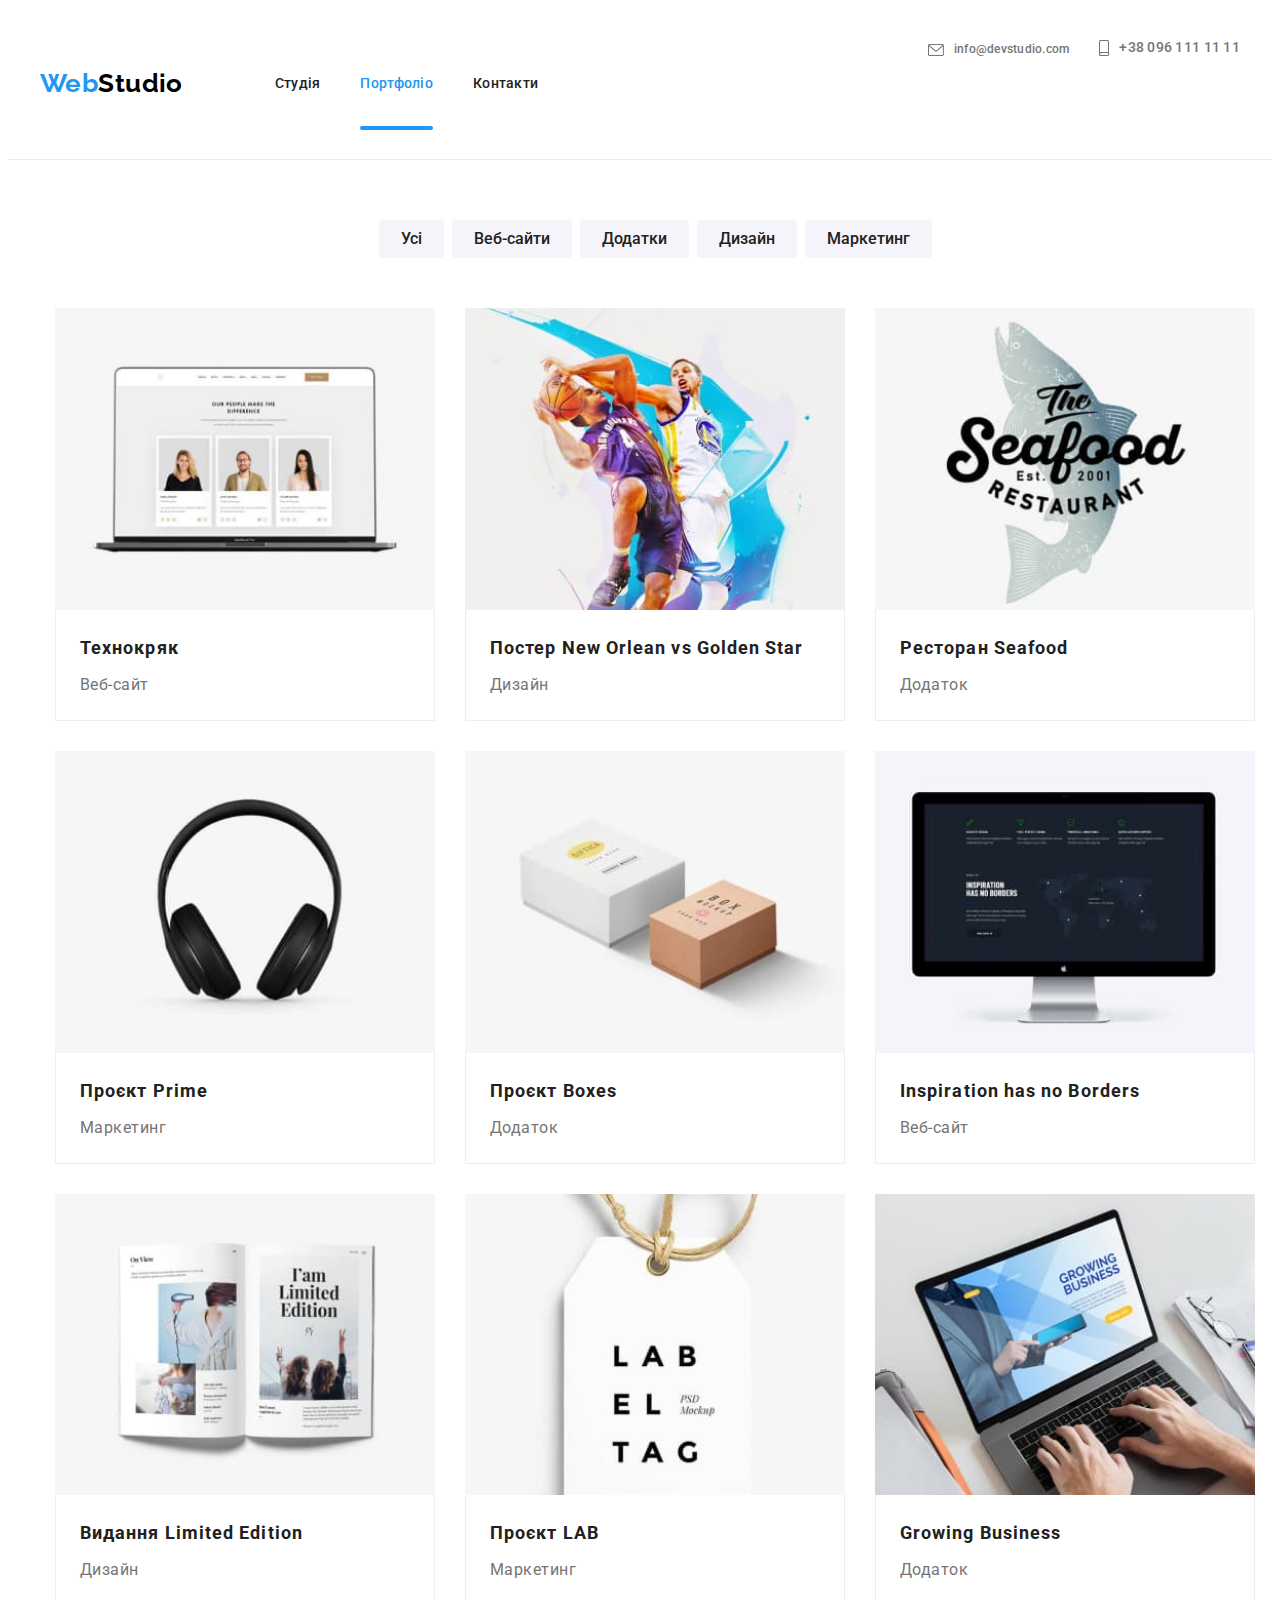
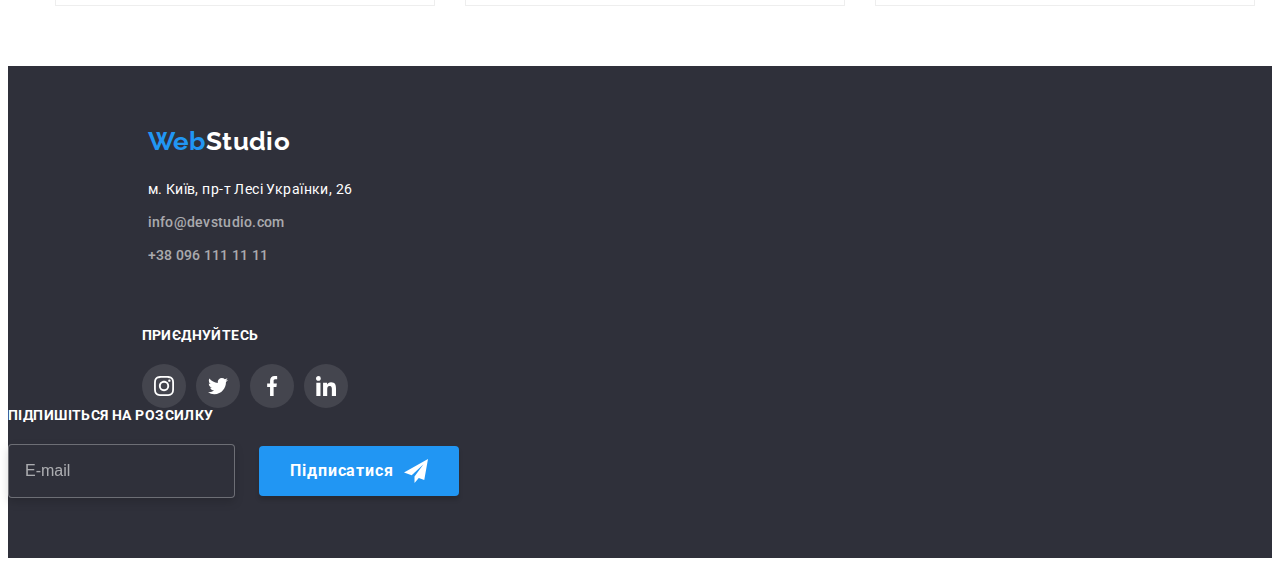
==== portfolio.html @ 7e11c840 "footer" ====
<!DOCTYPE html>
<html lang="uk">
  <head>
    <meta charset="UTF-8" />
    <meta http-equiv="X-UA-Compatible" content="IE=edge" />
    <meta name="viewport" content="width=device-width, initial-scale=1.0" />
    <title>Document</title>
    <link rel="preconnect" href="https://fonts.googleapis.com" />
    <link rel="preconnect" href="https://fonts.gstatic.com" crossorigin />
    <link
      href="https://fonts.googleapis.com/css2?family=Raleway:wght@700&family=Roboto:wght@400;500;700;900&display=swap"
      rel="stylesheet"
    />
    <link
      rel="stylesheet"
      href="https://cdnjs.cloudflare.com/ajax/libs/modern-normalize/1.1.0/modern-normalize.min.css"
      integrity="sha512-wpPYUAdjBVSE4KJnH1VR1HeZfpl1ub8YT/NKx4PuQ5NmX2tKuGu6U/JRp5y+Y8XG2tV+wKQpNHVUX03MfMFn9Q=="
      crossorigin="anonymous"
      referrerpolicy="no-referrer"
    />

    <link rel="stylesheet" href="./css/main.min.css" />
  </head>
  <body class="page-portfolio">
    <header class="header">
      <div class="container main__nav">
        <a href="./index.html" class="logo header__logo"
          ><span class="web header__web">Web</span>Studio</a
        >
        <nav class="site header__site">
          <ul class="site__nav">
            <li class="site__item">
              <a href="./index.html" class="nav__link">Студія</a>
            </li>
            <li class="site__item">
              <a href="./portfolio.html" class="nav__link current">Портфоліо</a>
            </li>
            <li class="site__item">
              <a href="#" class="nav__link">Контакти</a>
            </li>
          </ul>
        </nav>

        <ul class="list__header">
          <li class="list__item">
            <a class="header__mail" href="mailto:info@devstudio.com">
              <svg class="envelope-icon" width="16" height="12">
                <use href="./images/icons.svg#icon-envelope"></use>
              </svg>
              info@devstudio.com
            </a>
          </li>
          <li class="list__item">
            <a class="header__contact" href="tel:+380961111111">
              <svg class="smartphone-icon" width="10" height="16">
                <use href="./images/icons.svg#icon-smartphone"></use>
              </svg>
              +38 096 111 11 11
            </a>
          </li>
        </ul>
        <div class="mob-menu is-hidden" data-menu>
          <div class="container-menu">
            <div class="menu-mob-top">
              <button type="button" class="menu-close" data-menu-close>
                <svg class="menu" width="40" height="40">
                  <use href="./images/icons.svg#icon-close-menu"></use>
                </svg>
              </button>
              <ul class="menu-list">
                <li class="menu-item">
                  <a href="./index.html" class="menu-link current">Студія</a>
                </li>
                <li class="menu-item">
                  <a href="./portfolio.html" class="menu-link">Портфоліо</a>
                </li>
                <li class="menu-item">
                  <a href="#" class="menu-link">Контакти</a>
                </li>
              </ul>
            </div>
            <div class="menu-mob-bottom">
              <ul class="mob-contact">
                <li class="contact-item">
                  <a class="menu-tel" href="tel:+380961111111">
                    +38 096 111 11 11
                  </a>
                </li>
                <li class="contact-item">
                  <a class="menu-mail" href="mailto:info@devstudio.com">
                    info@devstudio.com
                  </a>
                </li>
              </ul>
              <ul class="menu-soc">
                <li class="menu-soc-item">
                  <a class="menu-soc-link" href="#">Instagram</a>
                </li>
                <li class="menu-soc-item">
                  <a class="menu-soc-link" href="#">Twitter</a>
                </li>
                <li class="menu-soc-item">
                  <a class="menu-soc-link" href="#">Facebook</a>
                </li>
                <li>
                  <a class="menu-soc-link" href="#">LinkedIn</a>
                </li>
              </ul>
            </div>
          </div>
        </div>
      </div>
    </header>
    <main>
      <section class="section">
        <div class="container-portfolio container">
          <h1 class="section-title visual-hidden">Портфоліо</h1>
          <div class="project-container">
            <ul class="filter">
              <li class="item">
                <button class="button-filter" type="button">Усі</button>
              </li>
              <li class="item">
                <button class="button-filter" type="button">Веб-сайти</button>
              </li>
              <li class="item">
                <button class="button-filter" type="button">Додатки</button>
              </li>
              <li class="item">
                <button class="button-filter" type="button">Дизайн</button>
              </li>
              <li class="item">
                <button class="button-filter" type="button">Маркетинг</button>
              </li>
            </ul>

            <ul class="project">
              <li class="project-element">
                <a href="#" class="project-link">
                  <div class="project-item-text">
                    <picture>
                      <source
                        srcset="
                          ./images/por-des-1-1x.jpg 1x,
                          ./images/por-des-1-2x.jpg 2x
                        "
                        media="(min-width: 1200px)"
                      />
                      <source
                        srcset="
                          ./images/por-tab-1-1x.jpg 1x,
                          ./images/por-tab-1-2x.jpg 2x
                        "
                        media="(min-width: 768px)"
                      />
                      <source
                        srcset="
                          ./images/por-mob-1-1x.jpg 1x,
                          ./images/por-mob-1-2x.jpg 2x
                        "
                        media="(max-width: 767px)"
                      />
                      <img
                        class="item-img"
                        src="./images/por-mob-1-1x.jpg"
                        alt="сторінка сайту на ноутбуці"
                        width="450"
                        height="294"
                      />
                    </picture>
                    <p class="project-top-text">
                      Ресурс пропонує комплексні пропозиції з різним рівнем
                      функціоналу та сервісів. Все це дозволить відвідувачу
                      отримати вичерпні відомості про компанію чи приватну
                      особу.
                    </p>
                  </div>
                  <div class="project-title-text">
                    <h2 class="project-title">Технокряк</h2>
                    <p class="project-text">Веб-сайт</p>
                  </div>
                </a>
              </li>
              <li class="project-element">
                <a href="#" class="project-link">
                  <div class="project-item-text">
                    <picture>
                      <source
                        srcset="
                          ./images/por-des-2-1x.jpg 1x,
                          ./images/por-des-2-2x.jpg 2x
                        "
                        media="(min-width: 1200px)"
                      />
                      <source
                        srcset="
                          ./images/por-tab-2-1x.jpg 1x,
                          ./images/por-tab-2-2x.jpg 2x
                        "
                        media="(min-width: 768px)"
                      />
                      <source
                        srcset="
                          ./images/por-mob-2-1x.jpg 1x,
                          ./images/por-mob-2-2x.jpg 2x
                        "
                        media="(max-width: 767px)"
                      />
                      <img
                        class="item-img"
                        src="./images/por-mob-2-1x.jpg"
                        alt="двоє грають у баскетбол"
                        width="450"
                        height="294"
                      />
                    </picture>
                    <p class="project-top-text">
                      Ресурс пропонує комплексні пропозиції з різним рівнем
                      функціоналу та сервісів. Все це дозволить відвідувачу
                      отримати вичерпні відомості про компанію чи приватну
                      особу.
                    </p>
                  </div>
                  <div class="project-title-text">
                    <h2 class="project-title">
                      Постер New Orlean vs Golden Star
                    </h2>
                    <p class="project-text">Дизайн</p>
                  </div>
                </a>
              </li>
              <li class="project-element">
                <a href="#" class="project-link">
                  <div class="project-item-text">
                    <picture>
                      <source
                        srcset="
                          ./images/por-des-3-1x.jpg 1x,
                          ./images/por-des-3-2x.jpg 2x
                        "
                        media="(min-width: 1200px)"
                      />
                      <source
                        srcset="
                          ./images/por-tab-3-1x.jpg 1x,
                          ./images/por-tab-3-2x.jpg 2x
                        "
                        media="(min-width: 768px)"
                      />
                      <source
                        srcset="
                          ./images/por-mob-3-1x.jpg 1x,
                          ./images/por-mob-3-2x.jpg 2x
                        "
                        media="(max-width: 767px)"
                      />
                      <img
                        class="item-img"
                        src="./images/por-mob-3-1x.jpg"
                        alt="риба з надписом"
                        width="450"
                        height="294"
                      />
                    </picture>
                    <p class="project-top-text">
                      Ресурс пропонує комплексні пропозиції з різним рівнем
                      функціоналу та сервісів. Все це дозволить відвідувачу
                      отримати вичерпні відомості про компанію чи приватну
                      особу.
                    </p>
                  </div>
                  <div class="project-title-text">
                    <h2 class="project-title">Ресторан Seafood</h2>
                    <p class="project-text">Додаток</p>
                  </div>
                </a>
              </li>
              <li class="project-element">
                <a href="#" class="project-link">
                  <div class="project-item-text">
                    <picture>
                      <source
                        srcset="
                          ./images/por-des-4-1x.jpg 1x,
                          ./images/por-des-4-2x.jpg 2x
                        "
                        media="(min-width: 1200px)"
                      />
                      <source
                        srcset="
                          ./images/por-tab-4-1x.jpg 1x,
                          ./images/por-tab-4-2x.jpg 2x
                        "
                        media="(min-width: 768px)"
                      />
                      <source
                        srcset="
                          ./images/por-mob-4-1x.jpg 1x,
                          ./images/por-mob-4-2x.jpg 2x
                        "
                        media="(max-width: 767px)"
                      />

                      <img
                        class="item-img"
                        src="./images/por-mob-4-1x.jpg"
                        alt="навушники"
                        width="450"
                        height="294"
                      />
                    </picture>
                    <p class="project-top-text">
                      Ресурс пропонує комплексні пропозиції з різним рівнем
                      функціоналу та сервісів. Все це дозволить відвідувачу
                      отримати вичерпні відомості про компанію чи приватну
                      особу.
                    </p>
                  </div>
                  <div class="project-title-text">
                    <h2 class="project-title">Проєкт Prime</h2>
                    <p class="project-text">Маркетинг</p>
                  </div>
                </a>
              </li>
              <li class="project-element">
                <a href="#" class="project-link">
                  <div class="project-item-text">
                    <picture>
                      <source
                        srcset="
                          ./images/por-des-5-1x.jpg 1x,
                          ./images/por-des-5-2x.jpg 2x
                        "
                        media="(min-width: 1200px)"
                      />
                      <source
                        srcset="
                          ./images/por-tab-5-1x.jpg 1x,
                          ./images/por-tab-5-2x.jpg 2x
                        "
                        media="(min-width: 768px)"
                      />
                      <source
                        srcset="
                          ./images/por-mob-5-1x.jpg 1x,
                          ./images/por-mob-5-2x.jpg 2x
                        "
                        media="(max-width: 767px)"
                      />
                      <img
                        class="item-img"
                        src="./images/por-mob-5-1x.jpg"
                        alt="дві коробки з надписом"
                        width="450"
                        height="294"
                      />
                    </picture>

                    <p class="project-top-text">
                      Ресурс пропонує комплексні пропозиції з різним рівнем
                      функціоналу та сервісів. Все це дозволить відвідувачу
                      отримати вичерпні відомості про компанію чи приватну
                      особу.
                    </p>
                  </div>
                  <div class="project-title-text">
                    <h2 class="project-title">Проєкт Boxes</h2>
                    <p class="project-text">Додаток</p>
                  </div>
                </a>
              </li>
              <li class="project-element">
                <a href="#" class="project-link">
                  <div class="project-item-text">
                    <picture>
                      <source
                        srcset="
                          ./images/por-des-6-1x.jpg 1x,
                          ./images/por-des-6-2x.jpg 2x
                        "
                        media="(min-width: 1200px)"
                      />
                      <source
                        srcset="
                          ./images/por-tab-6-1x.jpg 1x,
                          ./images/por-tab-6-2x.jpg 2x
                        "
                        media="(min-width: 768px)"
                      />
                      <source
                        srcset="
                          ./images/por-mob-6-1x.jpg 1x,
                          ./images/por-mob-6-2x.jpg 2x
                        "
                        media="(max-width: 767px)"
                      />
                      <img
                        class="item-img"
                        src="./images/por-mob-6-1x.jpg"
                        alt="сайт з мапою світу"
                        width="450"
                        height="294"
                      />
                    </picture>

                    <p class="project-top-text">
                      Ресурс пропонує комплексні пропозиції з різним рівнем
                      функціоналу та сервісів. Все це дозволить відвідувачу
                      отримати вичерпні відомості про компанію чи приватну
                      особу.
                    </p>
                  </div>
                  <div class="project-title-text">
                    <h2 class="project-title">Inspiration has no Borders</h2>
                    <p class="project-text">Веб-сайт</p>
                  </div>
                </a>
              </li>
              <li class="project-element">
                <a href="#" class="project-link">
                  <div class="project-item-text">
                    <picture>
                      <source
                        srcset="
                          ./images/por-des-7-1x.jpg 1x,
                          ./images/por-des-7-2x.jpg 2x
                        "
                        media="(min-width: 1200px)"
                      />
                      <source
                        srcset="
                          ./images/por-tab-7-1x.jpg 1x,
                          ./images/por-tab-7-2x.jpg 2x
                        "
                        media="(min-width: 768px)"
                      />
                      <source
                        srcset="
                          ./images/por-mob-7-1x.jpg 1x,
                          ./images/por-mob-7-2x.jpg 2x
                        "
                        media="(max-width: 767px)"
                      />
                      <img
                        class="item-img"
                        src="./images/por-mob-7-1x.jpg"
                        alt="сторінка журналу з зображенням дівчат"
                        width="450"
                        height="294"
                      />
                    </picture>
                    <p class="project-top-text">
                      Ресурс пропонує комплексні пропозиції з різним рівнем
                      функціоналу та сервісів. Все це дозволить відвідувачу
                      отримати вичерпні відомості про компанію чи приватну
                      особу.
                    </p>
                  </div>
                  <div class="project-title-text">
                    <h2 class="project-title">Видання Limited Edition</h2>
                    <p class="project-text">Дизайн</p>
                  </div>
                </a>
              </li>
              <li class="project-element">
                <a href="#" class="project-link">
                  <div class="project-item-text">
                    <picture>
                      <source
                        srcset="
                          ./images/por-des-8-1x.jpg 1x,
                          ./images/por-des-8-2x.jpg 2x
                        "
                        media="(min-width: 1200px)"
                      />
                      <source
                        srcset="
                          ./images/por-tab-8-1x.jpg 1x,
                          ./images/por-tab-8-2x.jpg 2x
                        "
                        media="(min-width: 768px)"
                      />
                      <source
                        srcset="
                          ./images/por-mob-8-1x.jpg 1x,
                          ./images/por-mob-8-2x.jpg 2x
                        "
                        media="(max-width: 767px)"
                      />
                      <img
                        class="item-img"
                        src="./images/por-mob-8-1x.jpg"
                        alt="бірка з текстом"
                        width="450"
                        height="294"
                      />
                    </picture>

                    <p class="project-top-text">
                      Ресурс пропонує комплексні пропозиції з різним рівнем
                      функціоналу та сервісів. Все це дозволить відвідувачу
                      отримати вичерпні відомості про компанію чи приватну
                      особу.
                    </p>
                  </div>
                  <div class="project-title-text">
                    <h2 class="project-title">Проєкт LAB</h2>
                    <p class="project-text">Маркетинг</p>
                  </div>
                </a>
              </li>
              <li class="project-element">
                <a href="#" class="project-link">
                  <div class="project-item-text">
                    <picture>
                      <source
                        srcset="
                          ./images/por-des-9-1x.jpg 1x,
                          ./images/por-des-9-2x.jpg 2x
                        "
                        media="(min-width: 1200px)"
                      />
                      <source
                        srcset="
                          ./images/por-tab-9-1x.jpg 1x,
                          ./images/por-tab-9-2x.jpg 2x
                        "
                        media="(min-width: 768px)"
                      />
                      <source
                        srcset="
                          ./images/por-mob-9-1x.jpg 1x,
                          ./images/por-mob-9-2x.jpg 2x
                        "
                        media="(max-width: 767px)"
                      />
                      <img
                        class="item-img"
                        src="./images/por-mob-9-1x.jpg"
                        alt="сайт на якому мужчина з планшетом"
                        width="450"
                        height="294"
                      />
                    </picture>
                    <p class="project-top-text">
                      Ресурс пропонує комплексні пропозиції з різним рівнем
                      функціоналу та сервісів. Все це дозволить відвідувачу
                      отримати вичерпні відомості про компанію чи приватну
                      особу.
                    </p>
                  </div>
                  <div class="project-title-text">
                    <h2 class="project-title">Growing Business</h2>
                    <p class="project-text">Додаток</p>
                  </div>
                </a>
              </li>
            </ul>
          </div>
        </div>
      </section>
    </main>

    <footer class="footer">
      <div class="footer-fieil">
        <div class="footer-inner">
          <div class="footer-container container">
            <div class="footer__address">
              <div class="logo__web">
                <a href="./index.html" class="footer__logo"
                  ><span class="footer__web">Web</span>Studio</a
                >
              </div>
              <address>
                <div class="address">
                  <ul class="list__item">
                    <li class="item__add">
                      <a
                        class="footer__location"
                        href="https://goo.gl/maps/7Pt5SD2hVirgwxjC6"
                        target="_blank"
                        rel="noopener noreferrer"
                        >м. Київ, пр-т Лесі Українки, 26</a
                      >
                    </li>
                    <li class="item__add">
                      <a class="footer__mail" href="mailto:info@devstudio.com"
                        >info@devstudio.com</a
                      >
                    </li>
                    <li class="item__add">
                      <a class="footer__contact" href="tel:+380961111111"
                        >+38 096 111 11 11</a
                      >
                    </li>
                  </ul>
                </div>
              </address>
            </div>
            <div class="footer__social">
              <span class="footer__title">приєднуйтесь</span>
              <ul class="social__list">
                <li class="social__item">
                  <a class="social__link" href="#">
                    <svg class="social-icon" width="20" height="20">
                      <use href="./images/icons.svg#icon-instagram"></use>
                    </svg>
                  </a>
                </li>
                <li class="social__item">
                  <a class="social__link" href="#">
                    <svg class="social-icon" width="20" height="20">
                      <use href="./images/icons.svg#icon-twitter"></use>
                    </svg>
                  </a>
                </li>
                <li class="social__item">
                  <a class="social__link" href="#">
                    <svg class="social-icon" width="20" height="20">
                      <use href="./images/icons.svg#icon-facebook"></use>
                    </svg>
                  </a>
                </li>
                <li class="social__item">
                  <a class="social__link" href="#">
                    <svg class="social-icon" width="20" height="20">
                      <use href="./images/icons.svg#icon-linkedin"></use>
                    </svg>
                  </a>
                </li>
              </ul>
            </div>
          </div>
        </div>
        <div class="e-mail__footer">
          <label class="footer__title" for="email-name"
            >Підпишіться на розсилку</label
          >
          <form class="footer__form">
            <input
              type="email"
              class="email__input"
              name="email-name"
              id="email-name"
              placeholder="E-mail"
            />

            <button type="button" class="subscribe__btn">
              Підписатися
              <svg class="modal-send__icon" width="24" height="24">
                <use href="./images/icons.svg#icon-send"></use>
              </svg>
            </button>
          </form>
        </div>
      </div>
    </footer>
    <script src="./js/menu.js"></script>
  </body>
</html>
---- css/main.min.css ----
h1,h2,h3,p{margin:0}ul{margin:0;padding:0;list-style:none}img{display:block;height:auto;max-width:100%;width:100%}.page{letter-spacing:.03em;font-size:14px;line-height:1.71;color:var(--primery-white-color);color:var(--primary-text-color);color:var(--title-text-color);font-family:"Roboto",sans-serif}.container{margin-left:auto;margin-right:auto;width:100%;padding-left:15px;padding-right:15px}@media screen and (min-width: 480px){.container{max-width:480px}}@media screen and (min-width: 768px){.container{max-width:768px}}@media screen and (min-width: 1200px){.container{max-width:1200px}}.container-menu{margin-left:auto;margin-right:auto;width:100%}@media screen and (min-width: 480px){.container-menu{max-width:480px}}.footer-container{margin-left:auto;margin-right:auto;width:1200px;padding-left:15px;padding-right:15px;display:-webkit-box;display:-ms-flexbox;display:flex;-webkit-box-align:baseline;-ms-flex-align:baseline;align-items:baseline}.page-portfolio{letter-spacing:.03em;font-size:14px;line-height:1.71;color:var(--primery-white-color);color:var(--primary-text-color);font-family:"Roboto",sans-serif}.project-container{margin-left:auto;margin-right:auto;width:100%;padding-top:60px;padding-bottom:60px;padding-left:15px;padding-right:15px}:root{--primary-text-color: #212121;--title-text-color: #757575;--accent-color: #2196f3;--primery-white-color: #fff;--secondary-bd-color: #f5f4fa;--footer-color: #2f303a;--icon-color: #afb1b8;--hero-gra: linear-gradient(to right, rgba(47, 48, 58, 0.4), rgba(47, 48, 58, 0.4))}.visual-hidden{position:absolute;width:1px;height:1px;margin:1px;border:0;padding:0;white-space:nowrap;-webkit-clip-path:inset(100%);clip-path:inset(100%);clip:rect(0 0 0 0);overflow:hidden;list-style:none}.main__nav{display:-webkit-box;display:-ms-flexbox;display:flex;-webkit-box-align:center;-ms-flex-align:center;align-items:center}.header .container{display:-webkit-box;display:-ms-flexbox;display:flex}.header{border-bottom:1px solid #ececec}.logo{margin-top:16px;margin-bottom:16px}.header__logo{font-family:"Raleway",sans-serif;font-weight:700;font-size:24px;line-height:1.16;text-decoration:none;color:#000}@media screen and (min-width: 1200px){.header__logo{font-size:26px;line-height:1.19}}.header__web{font-family:"Raleway",sans-serif;font-weight:700;font-size:24px;line-height:1.16;text-decoration:none;color:var(--accent-color)}@media screen and (min-width: 1200px){.header__web{font-size:26px;line-height:1.19}}.menu-open{width:40px;height:40px;display:-webkit-box;display:-ms-flexbox;display:flex;-webkit-box-align:center;-ms-flex-align:center;align-items:center;margin-left:auto;background-color:rgba(0,0,0,0);border:none;cursor:pointer;-webkit-transition:fill 250ms cubic-bezier(0.4, 0, 0.2, 1);transition:fill 250ms cubic-bezier(0.4, 0, 0.2, 1)}.menu-open:focus{fill:var(--accent-color)}@media screen and (min-width: 768px){.menu-open{display:none}}.mob-menu{position:fixed;width:100vw;height:100%;top:0;left:0;padding-top:48px;padding-bottom:48px;z-index:5px;text-decoration:none;background-color:var(--primery-white-color)}.mob-menu>.container-menu{height:100%;display:-webkit-box;display:-ms-flexbox;display:flex;-webkit-box-orient:vertical;-webkit-box-direction:normal;-ms-flex-direction:column;flex-direction:column;-webkit-box-pack:justify;-ms-flex-pack:justify;justify-content:space-between;overflow:auto}@media screen and (min-width: 480px){.mob-menu>.container-menu{padding-left:40px}}@media screen and (min-width: 768px){.mob-menu>.container-menu{display:none}}.menu-close{margin-left:auto;cursor:pointer;font-family:inherit;display:block;position:absolute;top:10px;right:15px;width:40px;height:40px;-webkit-box-sizing:border-box;box-sizing:border-box;-webkit-box-align:center;-ms-flex-align:center;align-items:center;-webkit-box-pack:center;-ms-flex-pack:center;justify-content:center;background-color:rgba(0,0,0,0);border:none}.menu-close:focus{color:var(--accent-color)}@media screen and (min-width: 768px){.menu-close{display:none}}.menu-close .menu-open{fill:currentColor}.menu-link{text-decoration:none;font-weight:500;font-size:40px;line-height:1.17;letter-spacing:.02em;color:var(--primary-text-color)}.menu-link:focus{color:var(--accent-color)}.menu-link .current{color:var(--accent-color)}.menu-item:not(:last-child){margin-bottom:32px}.menu-mob-bottom{-webkit-box-orient:vertical;-webkit-box-direction:normal;-ms-flex-direction:column;flex-direction:column}.mob-contact{margin-bottom:64px}.menu-tel{text-decoration:none;font-weight:500;font-size:34px;line-height:1.17;letter-spacing:.02em;color:var(--accent-color)}.menu-mail{text-decoration:none;margin-bottom:64px;font-weight:500;font-size:24px;line-height:1.16;letter-spacing:.02em;color:var(--title-text-color)}.contact-item:not(:last-child){margin-bottom:32px}.menu-soc{display:-webkit-box;display:-ms-flexbox;display:flex;gap:10px;font-weight:500;font-size:18px;line-height:22px;letter-spacing:.02em;color:var(--accent-color)}.menu-soc-link{text-decoration:none;color:var(--accent-color)}.mob-soc{position:relative}.menu-soc-item{padding-right:10px;border-right:1px solid rgba(33,33,33,.2)}.nav__link{position:relative;padding:32px 0;display:block;color:var(--primary-text-color);font-weight:500;line-height:1.14;letter-spacing:.02em;text-decoration:none;-webkit-box-align:center;-ms-flex-align:center;align-items:center;-webkit-transition:color 250ms cubic-bezier(0.4, 0, 0.2, 1);transition:color 250ms cubic-bezier(0.4, 0, 0.2, 1)}.nav__link.current::after{position:absolute;content:"";display:block;left:0;bottom:-1px;width:100%;height:4px;background-color:var(--accent-color);border-radius:2px}@media screen and (min-width: 1200px){.nav__link.current::after{bottom:-6.5px}}.nav__link:hover,.nav__link:focus{color:var(--accent-color)}.current{color:var(--accent-color)}.header__site{display:none;margin-left:87px;margin-right:auto}@media screen and (min-width: 768px){.header__site{display:-webkit-box;display:-ms-flexbox;display:flex}}@media screen and (min-width: 1200px){.header__site{margin-left:92px}}.site__nav{display:-webkit-box;display:-ms-flexbox;display:flex;list-style:none}.site__nav .item:last-child{margin-right:0}.site__nav .site__item{margin-right:40px}.list__header{display:none;list-style:none;-webkit-box-align:baseline;-ms-flex-align:baseline;align-items:baseline}@media screen and (min-width: 768px){.list__header{display:-webkit-box;display:-ms-flexbox;display:flex;-webkit-box-orient:vertical;-webkit-box-direction:normal;-ms-flex-direction:column;flex-direction:column}}@media screen and (min-width: 1200px){.list__header{-webkit-box-orient:horizontal;-webkit-box-direction:normal;-ms-flex-direction:row;flex-direction:row}}.list__header .list__item+.list__item{margin-left:30px}.envelope-icon{margin-right:10px;fill:currentColor}.smartphone-icon{margin-right:10px;fill:currentColor}.header__mail{display:-webkit-inline-box;display:-ms-inline-flexbox;display:inline-flex;-webkit-box-align:center;-ms-flex-align:center;align-items:center;margin-bottom:10px;font-weight:500;font-size:12px;line-height:1.16;letter-spacing:.02em;text-decoration:none;color:var(--title-text-color);-webkit-transition:color 250ms cubic-bezier(0.4, 0, 0.2, 1);transition:color 250ms cubic-bezier(0.4, 0, 0.2, 1)}.header__mail:hover,.header__mail:focus{color:var(--accent-color)}@media screen and (min-width: 1200px){.header__mail{padding-top:32px;padding-bottom:32px}}.header__contact{display:-webkit-inline-box;display:-ms-inline-flexbox;display:inline-flex;-webkit-box-align:center;-ms-flex-align:center;align-items:center;font-weight:500;line-height:1.14;letter-spacing:.02em;text-decoration:none;color:var(--title-text-color);-webkit-transition:color 250ms cubic-bezier(0.4, 0, 0.2, 1);transition:color 250ms cubic-bezier(0.4, 0, 0.2, 1)}.header__contact:hover,.header__contact:focus{color:var(--accent-color)}@media screen and (min-width: 1200px){.header__contact{padding-top:32px;padding-bottom:32px}}.hero{max-width:100%;height:400px;margin-left:auto;margin-right:auto;background-repeat:no-repeat;background-position:center;background-size:cover;background-image:var(--hero-gra),url(../images/hero-mob.jpg);text-align:center;padding:118px 0;background-color:var(--footer-color)}@media(min-device-pixel-ratio: 2),(-webkit-min-device-pixel-ratio: 2),(min-resolution: 192dpi),(min-resolution: 2dppx){.hero{background-image:var(--hero-gra),url(../images/hero-mob-2x.jpg)}}@media screen and (min-width: 480px){.hero{background-image:var(--hero-gra),url(../images/hero-tab.jpg)}}@media screen and (min-width: 480px)and (min-device-pixel-ratio: 2),screen and (min-width: 480px)and (-webkit-min-device-pixel-ratio: 2),screen and (min-width: 480px)and (min-resolution: 192dpi),screen and (min-width: 480px)and (min-resolution: 2dppx){.hero{background-image:var(--hero-gra),url(../images/hero-tab-2x.jpg)}}@media screen and (min-width: 768px){.hero{background-image:var(--hero-gra),url(../images/hero-des.jpg)}}@media screen and (min-width: 768px)and (min-device-pixel-ratio: 2),screen and (min-width: 768px)and (-webkit-min-device-pixel-ratio: 2),screen and (min-width: 768px)and (min-resolution: 192dpi),screen and (min-width: 768px)and (min-resolution: 2dppx){.hero{background-image:var(--hero-gra),url(../images/hero-des-2x.jpg)}}@media screen and (min-width: 1200px){.hero{height:600px;padding:200px 0}}.hero__title{margin:0 auto;margin-bottom:30px;width:360px;font-weight:900;font-size:26px;line-height:1.61;text-align:center;letter-spacing:.06em;text-transform:uppercase;color:var(--primery-white-color)}@media screen and (min-width: 1200px){.hero__title{font-size:44px;line-height:1.36;width:696px}}.hero__button{font-family:inherit;padding:10px 24px;min-width:200px;height:50px;border:rgba(0,0,0,0);border-radius:4px;-webkit-box-shadow:0px 4px 4px rgba(0,0,0,.15);box-shadow:0px 4px 4px rgba(0,0,0,.15);color:var(--primery-white-color);background-color:var(--accent-color);border-color:var(--accent-color);font-weight:700;font-size:16px;line-height:1.87;margin:0;display:-webkit-box;display:-ms-flexbox;display:flex;letter-spacing:.06em;margin:0 auto;-webkit-transition:background-color 250ms cubic-bezier(0.4, 0, 0.2, 1);transition:background-color 250ms cubic-bezier(0.4, 0, 0.2, 1)}.hero__button:hover,.hero__button:focus{background-color:#188ce8}@media screen and (min-width: 1200px){.hero__button{padding:10px 32px;min-width:216px;cursor:pointer}}.section-feature{padding-top:60px;padding-bottom:60px}@media screen and (min-width: 1200px){.section-feature{padding-top:94px;padding-bottom:94px}}.section-work{display:none;padding-bottom:94px}@media screen and (min-width: 1200px){.section-work{display:block}}.section-team{background-color:var(--secondary-bd-color);padding-top:60px;padding-bottom:60px}@media screen and (min-width: 1200px){.section-team{padding-top:94px;padding-bottom:94px}}.section-client{padding-top:60px;padding-bottom:60px;background-color:var(--primery-white-color)}@media screen and (min-width: 1200px){.section-client{padding-top:94px;padding-bottom:94px}}.feature-list{list-style:none;display:-webkit-box;display:-ms-flexbox;display:flex;-ms-flex-wrap:wrap;flex-wrap:wrap;gap:30px;margin:0;padding:0}.feature-list .feature-list__item{width:100%}@media screen and (min-width: 768px){.feature-list .feature-list__item{width:calc((100% - 30px)/2)}}@media screen and (min-width: 1200px){.feature-list .feature-list__item{width:calc((100% - 90px)/4)}}.feature__icon{height:120px;margin-bottom:15px;background-color:var(--secondary-bd-color);display:-webkit-box;display:-ms-flexbox;display:flex;-webkit-box-align:center;-ms-flex-align:center;align-items:center;-webkit-box-pack:center;-ms-flex-pack:center;justify-content:center}.feature-list .title{text-align:center;margin-top:0;font-size:14px;margin-bottom:10px;font-weight:700;line-height:1.14;text-transform:uppercase;color:var(--primary-text-color)}@media screen and (min-width: 768px){.feature-list .title{text-align:left}}.work__img{list-style:none;display:-webkit-box;display:-ms-flexbox;display:flex;margin:0;padding:0}.work__img .work__item{width:370px;height:294px;margin-right:30px;-ms-flex-preferred-size:calc((100% - 60px)/3);flex-basis:calc((100% - 60px)/3)}.title__work{margin-top:0px;margin-bottom:50px;font-weight:700;font-size:36px;line-height:1.16;text-align:center;color:var(--primary-text-color)}.work__item{position:relative}.work__label{display:-webkit-box;display:-ms-flexbox;display:flex;-webkit-box-align:center;-ms-flex-align:center;align-items:center;-webkit-box-pack:center;-ms-flex-pack:center;justify-content:center;position:absolute;bottom:0;left:0;width:100%;height:70px;background-color:rgba(47,48,58,.8);font-weight:700;font-size:14px;line-height:1.14;color:var(--primery-white-color);text-transform:uppercase}.team__items{list-style:none;margin-top:50px;display:-webkit-box;display:-ms-flexbox;display:flex;-ms-flex-wrap:wrap;flex-wrap:wrap;gap:30px;margin:0;padding:0}.team__title{margin-top:0px;margin-bottom:30px;font-weight:700;font-size:28px;line-height:1.17;text-align:center;color:var(--primary-text-color)}@media screen and (min-width: 1200px){.team__title{margin-bottom:50px;font-size:36px;line-height:1.16}}.team__items .item{max-width:100%;padding-bottom:30px;background-color:var(--primery-white-color);-webkit-box-shadow:0px 1px 3px rgba(0,0,0,.12),0px 1px 1px rgba(0,0,0,.14),0px 2px 1px rgba(0,0,0,.2);box-shadow:0px 1px 3px rgba(0,0,0,.12),0px 1px 1px rgba(0,0,0,.14),0px 2px 1px rgba(0,0,0,.2);border-radius:0px 0px 4px 4px}@media screen and (min-width: 768px){.team__items .item{width:calc((100% - 30px)/2)}}@media screen and (min-width: 1200px){.team__items .item{width:calc((100% - 90px)/4)}}.team__items .title{font-weight:500;font-size:16px;line-height:1.18;text-align:center;margin-top:30px;margin-bottom:10px;color:var(--primary-text-color)}.team__items .text{font-size:16px;line-height:1.18;text-align:center;color:var(--title-text-color);margin-bottom:16px}.team__list{display:-webkit-box;display:-ms-flexbox;display:flex;-webkit-box-pack:center;-ms-flex-pack:center;justify-content:center;gap:10px}.team__item{width:44px;height:44px}.team__link{width:100%;height:100%;color:var(--icon-color);border-radius:50%;display:-webkit-box;display:-ms-flexbox;display:flex;-webkit-box-align:center;-ms-flex-align:center;align-items:center;-webkit-box-pack:center;-ms-flex-pack:center;justify-content:center;-webkit-transition:background-color 250ms cubic-bezier(0.4, 0, 0.2, 1),color 250ms cubic-bezier(0.4, 0, 0.2, 1);transition:background-color 250ms cubic-bezier(0.4, 0, 0.2, 1),color 250ms cubic-bezier(0.4, 0, 0.2, 1)}.team__link:hover,.team__link:focus{background-color:var(--accent-color);color:var(--primery-white-color)}.team__icon{fill:currentColor}.client__title{margin-top:0px;margin-bottom:30px;font-weight:700;font-size:28px;line-height:1.18;text-align:center;color:var(--primary-text-color)}@media screen and (min-width: 1200px){.client__title{font-size:36px;line-height:1.16;margin-bottom:50px}}.client{display:-webkit-box;display:-ms-flexbox;display:flex;-ms-flex-wrap:wrap;flex-wrap:wrap;gap:30px}.client__item{width:170px;height:92px}@media screen and (min-width: 480px){.client__item{width:calc((100% - 30px)/2)}}@media screen and (min-width: 768px){.client__item{width:calc((100% - 60px)/3)}}@media screen and (min-width: 1200px){.client__item{width:calc((100% - 150px)/6)}}.client__link{border:1px solid #afb1b8;color:var(--icon-color);border-radius:4px;width:100%;height:100%;display:-webkit-box;display:-ms-flexbox;display:flex;-webkit-box-align:center;-ms-flex-align:center;align-items:center;-webkit-box-pack:center;-ms-flex-pack:center;justify-content:center;-webkit-transition:border 250ms cubic-bezier(0.4, 0, 0.2, 1),color 250ms cubic-bezier(0.4, 0, 0.2, 1);transition:border 250ms cubic-bezier(0.4, 0, 0.2, 1),color 250ms cubic-bezier(0.4, 0, 0.2, 1)}.client__link:hover,.client__link:focus{border-color:var(--accent-color);color:var(--accent-color)}.client__icon{fill:currentColor}.footer{display:-webkit-box;display:-ms-flexbox;display:flex;-ms-flex-wrap:wrap;flex-wrap:wrap;padding-top:60px;padding-bottom:60px;background-color:var(--footer-color)}.footer-container{display:-webkit-box;display:-ms-flexbox;display:flex;-ms-flex-wrap:wrap;flex-wrap:wrap;text-align:center}@media screen and (min-width: 768px){.footer-container{text-align:center}}@media screen and (min-width: 1200px){.footer-container{width:231px;text-align:left}}.footer-inner{display:-webkit-box;display:-ms-flexbox;display:flex;-webkit-box-orient:vertical;-webkit-box-direction:normal;-ms-flex-direction:column;flex-direction:column;gap:60px;margin-bottom:60px;text-align:center;-webkit-box-pack:center;-ms-flex-pack:center;justify-content:center;-webkit-box-align:center;-ms-flex-align:center;align-items:center}@media screen and (min-width: 768px){.footer-inner{-webkit-box-orient:horizontal;-webkit-box-direction:normal;-ms-flex-direction:row;flex-direction:row;text-align:left;gap:165px;-webkit-box-align:baseline;-ms-flex-align:baseline;align-items:baseline}}@media screen and (min-width: 1200px){.footer-inner{gap:70px;margin-right:93px;margin-bottom:0}}.footer-field{text-align:center;display:-webkit-box;display:-ms-flexbox;display:flex;-ms-flex-wrap:wrap;flex-wrap:wrap;-webkit-box-pack:center;-ms-flex-pack:center;justify-content:center}@media screen and (min-width: 768px){.footer-field{-webkit-box-align:baseline;-ms-flex-align:baseline;align-items:baseline}}@media screen and (min-width: 1200px){.footer-field{-ms-flex-wrap:nowrap;flex-wrap:nowrap;-webkit-box-pack:justify;-ms-flex-pack:justify;justify-content:space-between}}.logo__web{margin-bottom:20px}.footer__logo{font-family:"Raleway",sans-serif;font-weight:700;font-size:24px;line-height:1.16;text-decoration:none;color:var(--primery-white-color)}@media screen and (min-width: 1200px){.footer__logo{font-size:26px;line-height:1.19}}.footer__web{font-family:"Raleway",sans-serif;font-weight:700;font-size:26px;line-height:1.19;text-decoration:none;color:var(--accent-color)}@media screen and (min-width: 1200px){.footer__web{font-size:26px;line-height:1.19}}.footer__address{min-width:264px;margin-left:76px}.addres{-webkit-box-orient:vertical;-webkit-box-direction:normal;-ms-flex-direction:column;flex-direction:column}.list__item{list-style:none;margin-bottom:60px}.item__add{margin-bottom:9px}.footer__location{line-height:1.71;font-style:normal;font-family:"Roboto",sans-serif;color:var(--primery-white-color);text-decoration:none;-webkit-transition:color 250ms cubic-bezier(0.4, 0, 0.2, 1);transition:color 250ms cubic-bezier(0.4, 0, 0.2, 1)}.footer__location:hover,.footer__location:focus{color:var(--accent-color)}.footer__mail{font-family:"Roboto",sans-serif;font-weight:500;line-height:1.14;letter-spacing:.02em;font-style:normal;text-decoration:none;color:rgba(255,255,255,.6);-webkit-transition:color 250ms cubic-bezier(0.4, 0, 0.2, 1);transition:color 250ms cubic-bezier(0.4, 0, 0.2, 1)}.footer__mail:hover,.footer__mail:focus{color:var(--accent-color)}.footer__contact{font-weight:500;line-height:1.14;letter-spacing:.02em;font-style:normal;font-family:"Roboto",sans-serif;text-decoration:none;color:rgba(255,255,255,.6);-webkit-transition:color 250ms cubic-bezier(0.4, 0, 0.2, 1);transition:color 250ms cubic-bezier(0.4, 0, 0.2, 1)}.footer__contact:hover,.footer__contact:focus{color:var(--accent-color)}.footer__title{font-weight:700;font-size:14px;line-height:1.14;text-transform:uppercase;margin-bottom:20px;display:block;color:var(--primery-white-color)}.footer__social{text-align:center;display:-webkit-box;display:-ms-flexbox;display:flex;-webkit-box-orient:vertical;-webkit-box-direction:normal;-ms-flex-direction:column;flex-direction:column;-webkit-box-align:center;-ms-flex-align:center;align-items:center;-webkit-box-pack:center;-ms-flex-pack:center;justify-content:center;margin-left:137px}@media screen and (min-width: 768px){.footer__social{margin-left:165px}}@media screen and (min-width: 1200px){.footer__social{margin-left:70px;-webkit-box-align:start;-ms-flex-align:start;align-items:flex-start}}.social__list{display:-webkit-box;display:-ms-flexbox;display:flex;-webkit-box-pack:left;-ms-flex-pack:left;justify-content:left;gap:10px}.social__item{width:44px;height:44px}.social__link{width:100%;height:100%;background-color:rgba(255,255,255,.1);border-radius:50%;display:-webkit-box;display:-ms-flexbox;display:flex;-webkit-box-align:center;-ms-flex-align:center;align-items:center;-webkit-box-pack:center;-ms-flex-pack:center;justify-content:center;-webkit-transition:background-color 250ms cubic-bezier(0.4, 0, 0.2, 1);transition:background-color 250ms cubic-bezier(0.4, 0, 0.2, 1)}.social__link:hover,.social__link:focus{background-color:var(--accent-color)}.social-icon{fill:var(--primery-white-color)}.footer__form{width:100%;max-width:570px;display:-webkit-box;display:-ms-flexbox;display:flex;-webkit-box-orient:vertical;-webkit-box-direction:normal;-ms-flex-direction:column;flex-direction:column;-webkit-box-pack:center;-ms-flex-pack:center;justify-content:center;-webkit-box-align:center;-ms-flex-align:center;align-items:center}@media screen and (min-width: 1200px){.footer__form{-webkit-box-orient:horizontal;-webkit-box-direction:normal;-ms-flex-direction:row;flex-direction:row;gap:12px}}.email__input{width:100%;max-width:450px;height:50px;border:1px solid rgba(255,255,255,.3);-webkit-filter:drop-shadow(0px 4px 4px rgba(0, 0, 0, 0.15));filter:drop-shadow(0px 4px 4px rgba(0, 0, 0, 0.15));border-radius:4px;display:block;background-color:var(--footer-color);outline:rgba(0,0,0,0);padding-left:16px;margin-bottom:20px;font-size:16px;color:var(--primery-white-color);cursor:pointer;-webkit-transition:border 250ms cubic-bezier(0.4, 0, 0.2, 1);transition:border 250ms cubic-bezier(0.4, 0, 0.2, 1)}.email__input::-webkit-input-placeholder{font-size:16px;line-height:20px;color:rgba(255,255,255,.6)}.email__input::-moz-placeholder{font-size:16px;line-height:20px;color:rgba(255,255,255,.6)}.email__input:-ms-input-placeholder{font-size:16px;line-height:20px;color:rgba(255,255,255,.6)}.email__input::-ms-input-placeholder{font-size:16px;line-height:20px;color:rgba(255,255,255,.6)}.email__input::placeholder{font-size:16px;line-height:20px;color:rgba(255,255,255,.6)}.email__input:hover,.email__input:focus{border-color:var(--accent-color)}@media screen and (min-width: 768px){.email__input{max-width:450px}}@media screen and (min-width: 1200px){.email__input{margin-bottom:0;max-width:358px}}.subscribe__btn{font-family:inherit;margin-left:12px;padding:10px 28px;min-width:200px;height:50px;border:rgba(0,0,0,0);border-radius:4px;-webkit-box-shadow:0px 4px 4px rgba(0,0,0,.15);box-shadow:0px 4px 4px rgba(0,0,0,.15);color:var(--primery-white-color);background-color:var(--accent-color);border-color:var(--accent-color);cursor:pointer;font-weight:700;font-size:16px;line-height:1.87;letter-spacing:.06em;text-align:center;display:-webkit-box;display:-ms-flexbox;display:flex;-webkit-box-align:center;-ms-flex-align:center;align-items:center;-webkit-box-pack:center;-ms-flex-pack:center;justify-content:center;-webkit-transition:background-color 250ms cubic-bezier(0.4, 0, 0.2, 1);transition:background-color 250ms cubic-bezier(0.4, 0, 0.2, 1)}.subscribe__btn:hover,.subscribe__btn:focus{background-color:#188ce8}.modal-send__icon{margin-left:10px;fill:var(--primery-white-color)}.e-mail__footer{width:100%;display:-webkit-box;display:-ms-flexbox;display:flex;-webkit-box-orient:vertical;-webkit-box-direction:normal;-ms-flex-direction:column;flex-direction:column;-webkit-box-pack:center;-ms-flex-pack:center;justify-content:center;-webkit-box-align:center;-ms-flex-align:center;align-items:center}@media screen and (min-width: 1200px){.e-mail__footer{display:-webkit-box;display:-ms-flexbox;display:flex;-webkit-box-align:start;-ms-flex-align:start;align-items:flex-start}}.backdrop{position:fixed;top:0;width:100%;height:100%;background-color:rgba(0,0,0,.2);-webkit-transition:opacity 250ms cubic-bezier(0.4, 0, 0.2, 1),visibility 250ms cubic-bezier(0.4, 0, 0.2, 1);transition:opacity 250ms cubic-bezier(0.4, 0, 0.2, 1),visibility 250ms cubic-bezier(0.4, 0, 0.2, 1)}.modal{overflow:auto;min-width:100%;max-height:550px;background-color:var(--primery-white-color);-webkit-box-shadow:0px 1px 3px rgba(0,0,0,.12),0px 1px 1px rgba(0,0,0,.14),0px 2px 1px rgba(0,0,0,.2);box-shadow:0px 1px 3px rgba(0,0,0,.12),0px 1px 1px rgba(0,0,0,.14),0px 2px 1px rgba(0,0,0,.2);border-radius:4px;position:absolute;top:50%;left:50%;-webkit-transform:translate(-50%, -50%) scaleX(1);transform:translate(-50%, -50%) scaleX(1);-webkit-transition:-webkit-transform 250ms cubic-bezier(0.4, 0, 0.2, 1);transition:-webkit-transform 250ms cubic-bezier(0.4, 0, 0.2, 1);transition:transform 250ms cubic-bezier(0.4, 0, 0.2, 1);transition:transform 250ms cubic-bezier(0.4, 0, 0.2, 1), -webkit-transform 250ms cubic-bezier(0.4, 0, 0.2, 1);padding:25px}@media screen and (min-width: 480px){.modal{min-width:450px;max-height:609px;padding:40px}}@media screen and (min-width: 1200px){.modal{width:528px;min-height:581px}}.backdrop.is-hidden .modal{-webkit-transform:translate(-50%, -50%) scale(0);transform:translate(-50%, -50%) scale(0)}.modal-close{position:absolute;right:8px;top:8px;width:30px;height:30px;background-color:var(--primery-white-color);border:1px solid rgba(0,0,0,.1);border-radius:50%;color:#000;display:-webkit-box;display:-ms-flexbox;display:flex;-webkit-box-align:center;-ms-flex-align:center;align-items:center;-webkit-box-pack:center;-ms-flex-pack:center;justify-content:center;cursor:pointer;-webkit-transition:color 250ms cubic-bezier(0.4, 0, 0.2, 1);transition:color 250ms cubic-bezier(0.4, 0, 0.2, 1)}.modal-close:hover,.modal-close:focus{color:var(--accent-color)}.modal-close-icon:hover,.modal-close-icon:focus{fill:currentColor}.modal-title{text-align:center;font-weight:700;font-size:20px;line-height:1.5;margin-bottom:12px;color:var(--primary-text-color)}@media screen and (min-width: 768px){.modal-title{font-size:20px;line-height:1.15}}@media screen and (min-width: 1200px){.modal-title{font-size:20px;line-height:1.15}}.input-wrapper{position:relative;margin-bottom:10px}.modal-input{width:100%;height:40px;border:1px solid rgba(33,33,33,.2);border-radius:4px;outline:rgba(0,0,0,0);padding-left:42px;font-size:14px;color:var(--primary-text-color);cursor:pointer;-webkit-transition:border 250ms cubic-bezier(0.4, 0, 0.2, 1);transition:border 250ms cubic-bezier(0.4, 0, 0.2, 1)}.modal-input:hover,.modal-input:focus{border-color:var(--accent-color)}.modal-input::-webkit-input-placeholder{font-size:12px;color:var(--primary-text-color)}.modal-input::-moz-placeholder{font-size:12px;color:var(--primary-text-color)}.modal-input:-ms-input-placeholder{font-size:12px;color:var(--primary-text-color)}.modal-input::-ms-input-placeholder{font-size:12px;color:var(--primary-text-color)}.modal-input::placeholder{font-size:12px;color:var(--primary-text-color)}.modal-icon{position:absolute;left:12px;top:50%;-webkit-transform:translateY(-50%);transform:translateY(-50%);color:var(--primary-text-color);fill:currentColor;-webkit-transition:fill 250ms cubic-bezier(0.4, 0, 0.2, 1);transition:fill 250ms cubic-bezier(0.4, 0, 0.2, 1)}.modal-input:hover+.modal-icon{fill:var(--accent-color)}.modal-input:focus+.modal-icon{fill:var(--accent-color)}.modal-comment{width:100%;height:120px;border:1px solid rgba(33,33,33,.2);border-radius:4px;padding:12px 16px;font-size:14px;color:var(--primary-text-color);resize:none;cursor:pointer;outline:none;-webkit-transition:border 250ms cubic-bezier(0.4, 0, 0.2, 1);transition:border 250ms cubic-bezier(0.4, 0, 0.2, 1)}.modal-comment:hover,.modal-commentfocus{border-color:var(--accent-color)}.modal-comment::-webkit-input-placeholder{font-size:12px;line-height:.87;letter-spacing:.01em;color:rgba(117,117,117,.5)}.modal-comment::-moz-placeholder{font-size:12px;line-height:.87;letter-spacing:.01em;color:rgba(117,117,117,.5)}.modal-comment:-ms-input-placeholder{font-size:12px;line-height:.87;letter-spacing:.01em;color:rgba(117,117,117,.5)}.modal-comment::-ms-input-placeholder{font-size:12px;line-height:.87;letter-spacing:.01em;color:rgba(117,117,117,.5)}.modal-comment::placeholder{font-size:12px;line-height:.87;letter-spacing:.01em;color:rgba(117,117,117,.5)}.input-label{display:inline-block;position:relative;font-size:12px;line-height:1.16;letter-spacing:.01em;color:var(--title-text-color);margin-bottom:4px}.modal-policy{display:-webkit-box;display:-ms-flexbox;display:flex;-webkit-box-align:center;-ms-flex-align:center;align-items:center;-webkit-box-pack:center;-ms-flex-pack:center;justify-content:center}.check-text{font-size:12px;line-height:1.16;color:var(--title-text-color);display:-webkit-box;display:-ms-flexbox;display:flex;-webkit-box-align:center;-ms-flex-align:center;align-items:center}@media screen and (min-width: 1200px){.check-text{font-size:14px;line-height:1.72}}.check-text span{width:16px;height:15px;border:2px solid var(--primary-text-color);border-radius:2px;margin-right:7px;display:-webkit-box;display:-ms-flexbox;display:flex;-webkit-box-align:center;-ms-flex-align:center;align-items:center;-webkit-box-pack:center;-ms-flex-pack:center;justify-content:center;fill:rgba(0,0,0,0);-webkit-transition:border 250ms cubic-bezier(0.4, 0, 0.2, 1),background-color 250ms cubic-bezier(0.4, 0, 0.2, 1),fill 250ms cubic-bezier(0.4, 0, 0.2, 1);transition:border 250ms cubic-bezier(0.4, 0, 0.2, 1),background-color 250ms cubic-bezier(0.4, 0, 0.2, 1),fill 250ms cubic-bezier(0.4, 0, 0.2, 1)}.modal-check:checked+.check-text span{background-color:var(--accent-color);border:2px solid var(--accent-color);fill:var(--primery-white-color)}.modal-policy{margin-top:20px;margin-bottom:30px}.policy-link{display:block;margin-left:6px;color:var(--accent-color);position:relative;text-decoration:none}.policy-link::after{position:absolute;content:"";display:block;bottom:1px;width:100%;height:1px;background-color:var(--accent-color);border-radius:0px}.submit-button{font-family:inherit;padding:10px 52px;min-width:200px;height:50px;border:rgba(0,0,0,0);border-radius:4px;-webkit-box-shadow:0px 4px 4px rgba(0,0,0,.15);box-shadow:0px 4px 4px rgba(0,0,0,.15);color:var(--primery-white-color);background-color:var(--accent-color);border-color:var(--accent-color);cursor:pointer;font-weight:700;font-size:16px;line-height:1.87;letter-spacing:.06em;text-align:center;display:block;margin:0 auto;-webkit-box-align:center;-ms-flex-align:center;align-items:center;-webkit-box-pack:center;-ms-flex-pack:center;justify-content:center;-webkit-transition:background-color 250ms cubic-bezier(0.4, 0, 0.2, 1);transition:background-color 250ms cubic-bezier(0.4, 0, 0.2, 1)}.submit-button:hover,.submit-button:focus{background-color:#188ce8}.is-hidden{opacity:0;visibility:hidden;pointer-events:none}.filter{margin-bottom:40px;display:-webkit-box;display:-ms-flexbox;display:flex;gap:8px;-ms-flex-wrap:wrap;flex-wrap:wrap}@media screen and (min-width: 768px){.filter{max-width:100%;margin-bottom:30px;-ms-flex-wrap:nowrap;flex-wrap:nowrap;-webkit-box-pack:center;-ms-flex-pack:center;justify-content:center;-webkit-box-align:center;-ms-flex-align:center;align-items:center}}@media screen and (min-width: 1200px){.filter{margin-bottom:50px}}.button-filter{font-family:inherit;font-weight:500;font-size:16px;line-height:1.62;padding:6px 22px;text-align:center;color:var(--primary-text-color);background-color:var(--secondary-bd-color);border:none;border-radius:4px;cursor:pointer;-webkit-transition:background-color 250ms cubic-bezier(0.4, 0, 0.2, 1),color 250ms cubic-bezier(0.4, 0, 0.2, 1),-webkit-box-shadow 250ms cubic-bezier(0.4, 0, 0.2, 1);transition:background-color 250ms cubic-bezier(0.4, 0, 0.2, 1),color 250ms cubic-bezier(0.4, 0, 0.2, 1),-webkit-box-shadow 250ms cubic-bezier(0.4, 0, 0.2, 1);transition:background-color 250ms cubic-bezier(0.4, 0, 0.2, 1),color 250ms cubic-bezier(0.4, 0, 0.2, 1),box-shadow 250ms cubic-bezier(0.4, 0, 0.2, 1);transition:background-color 250ms cubic-bezier(0.4, 0, 0.2, 1),color 250ms cubic-bezier(0.4, 0, 0.2, 1),box-shadow 250ms cubic-bezier(0.4, 0, 0.2, 1),-webkit-box-shadow 250ms cubic-bezier(0.4, 0, 0.2, 1)}.button-filter:hover,.button-filter:focus{color:var(--primery-white-color);background-color:var(--accent-color);-webkit-box-shadow:0px 3px 1px rgba(0,0,0,.1),0px 1px 2px rgba(0,0,0,.08),0px 2px 2px rgba(0,0,0,.12);box-shadow:0px 3px 1px rgba(0,0,0,.1),0px 1px 2px rgba(0,0,0,.08),0px 2px 2px rgba(0,0,0,.12)}.project{list-style:none;display:-webkit-box;display:-ms-flexbox;display:flex;-ms-flex-wrap:wrap;flex-wrap:wrap;gap:30px}.project-element{width:100%}@media screen and (min-width: 768px){.project-element{width:calc((100% - 30px)/2)}}@media screen and (min-width: 1200px){.project-element{width:calc((100% - 60px)/3)}}.project-item-text{position:relative;overflow:hidden}.project-top-text{position:absolute;top:0;left:0%;background-color:rgba(33,150,243,.9);color:var(--primery-white-color);font-weight:400;font-size:18px;line-height:1.55;padding:63px 24px;width:100%;height:100%;-webkit-transform:translateY(100%);transform:translateY(100%);-webkit-transition:-webkit-transform 250ms cubic-bezier(0.4, 0, 0.2, 1);transition:-webkit-transform 250ms cubic-bezier(0.4, 0, 0.2, 1);transition:transform 250ms cubic-bezier(0.4, 0, 0.2, 1);transition:transform 250ms cubic-bezier(0.4, 0, 0.2, 1), -webkit-transform 250ms cubic-bezier(0.4, 0, 0.2, 1);overflow:auto}.project-element:hover .project-top-text{-webkit-transform:translateY(0);transform:translateY(0)}.project-title-text{padding:20px 24px;border:1px solid #eee;border-top:0;-webkit-box-flex:1;-ms-flex-positive:1;flex-grow:1}.item-img{display:block;max-width:100%;height:auto}.project-link{text-decoration:none;display:-webkit-box;display:-ms-flexbox;display:flex;-webkit-box-orient:vertical;-webkit-box-direction:normal;-ms-flex-direction:column;flex-direction:column;height:100%;-webkit-transition:-webkit-box-shadow 250ms cubic-bezier(0.4, 0, 0.2, 1);transition:-webkit-box-shadow 250ms cubic-bezier(0.4, 0, 0.2, 1);transition:box-shadow 250ms cubic-bezier(0.4, 0, 0.2, 1);transition:box-shadow 250ms cubic-bezier(0.4, 0, 0.2, 1), -webkit-box-shadow 250ms cubic-bezier(0.4, 0, 0.2, 1)}.project-link:hover{-webkit-box-shadow:0px 1px 1px rgba(0,0,0,.12),0px 4px 4px rgba(0,0,0,.06),1px 4px 6px rgba(0,0,0,.16);box-shadow:0px 1px 1px rgba(0,0,0,.12),0px 4px 4px rgba(0,0,0,.06),1px 4px 6px rgba(0,0,0,.16)}.project-title{font-weight:700;font-size:18px;line-height:2;letter-spacing:.06em;color:var(--primary-text-color)}.project-text{margin:0;margin-top:4px;font-size:16px;line-height:1.87;letter-spacing:.03em;color:var(--title-text-color)}/*# sourceMappingURL=main.min.css.map */
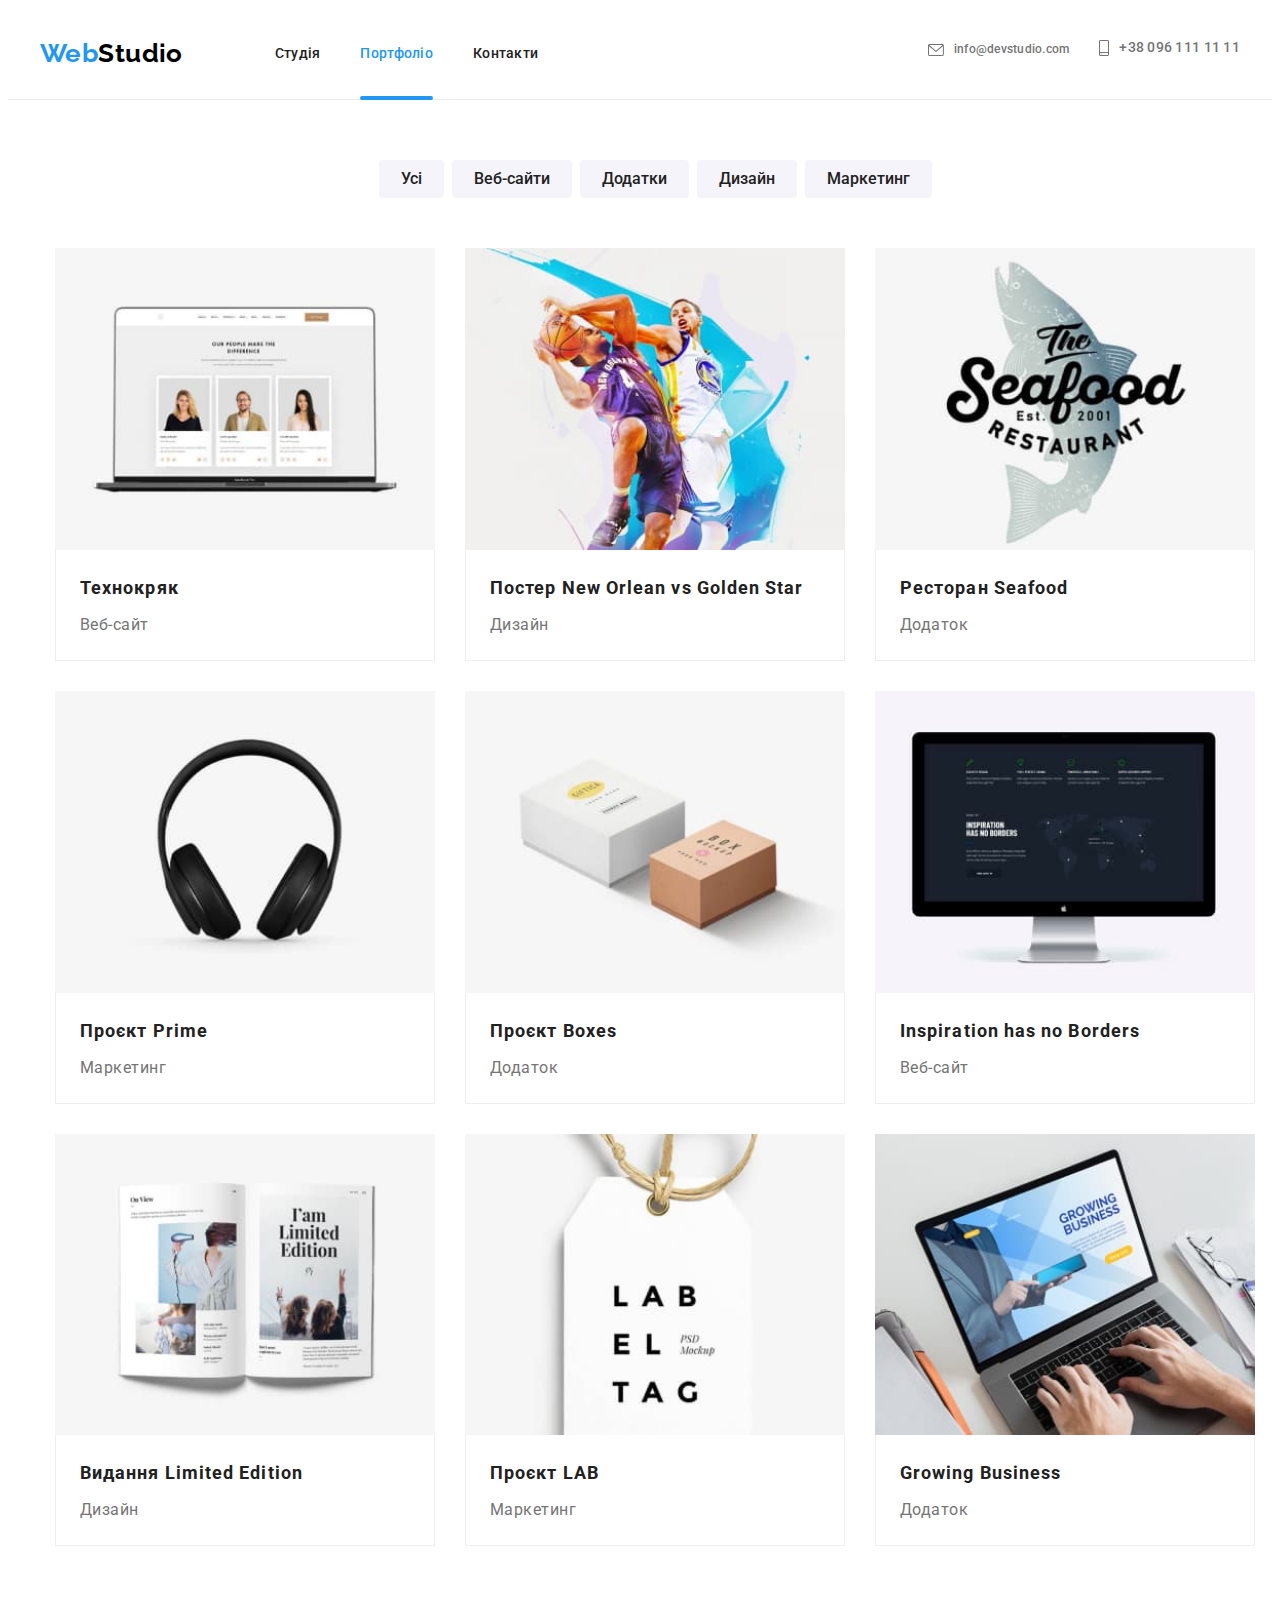
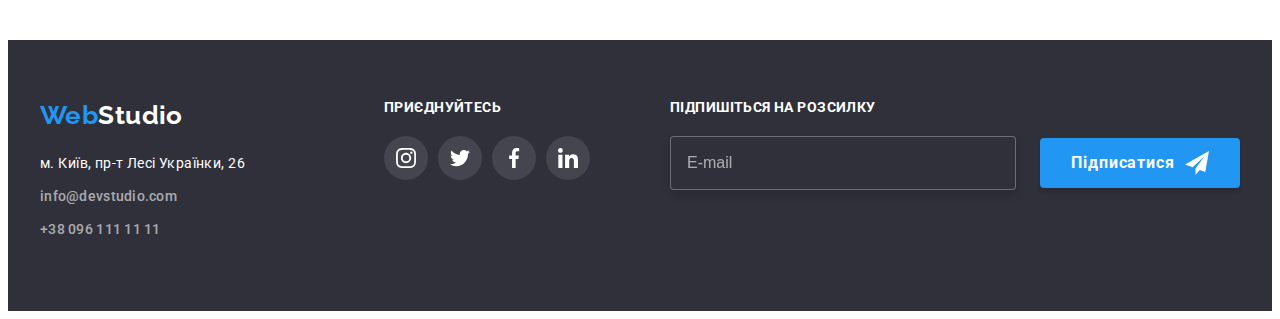
==== commit 40620d8c: "8 dz" ====
--- a/portfolio.html
+++ b/portfolio.html
@@ -27,6 +27,7 @@
         <a href="./index.html" class="logo header__logo"
           ><span class="web header__web">Web</span>Studio</a
         >
+
         <nav class="site header__site">
           <ul class="site__nav">
             <li class="site__item">
@@ -59,6 +60,11 @@
             </a>
           </li>
         </ul>
+        <button type="button" class="menu-open" data-menu-open>
+          <svg class="menu" width="40" height="40">
+            <use href="./images/icons.svg#icon-menu"></use>
+          </svg>
+        </button>
         <div class="mob-menu is-hidden" data-menu>
           <div class="container-menu">
             <div class="menu-mob-top">
@@ -69,10 +75,12 @@
               </button>
               <ul class="menu-list">
                 <li class="menu-item">
-                  <a href="./index.html" class="menu-link current">Студія</a>
+                  <a href="./index.html" class="menu-link">Студія</a>
                 </li>
                 <li class="menu-item">
-                  <a href="./portfolio.html" class="menu-link">Портфоліо</a>
+                  <a href="./portfolio.html" class="menu-link current"
+                    >Портфоліо</a
+                  >
                 </li>
                 <li class="menu-item">
                   <a href="#" class="menu-link">Контакти</a>
@@ -562,76 +570,73 @@
     </main>
 
     <footer class="footer">
-      <div class="footer-fieil">
-        <div class="footer-inner">
-          <div class="footer-container container">
-            <div class="footer__address">
-              <div class="logo__web">
-                <a href="./index.html" class="footer__logo"
-                  ><span class="footer__web">Web</span>Studio</a
-                >
-              </div>
-              <address>
-                <div class="address">
-                  <ul class="list__item">
-                    <li class="item__add">
-                      <a
-                        class="footer__location"
-                        href="https://goo.gl/maps/7Pt5SD2hVirgwxjC6"
-                        target="_blank"
-                        rel="noopener noreferrer"
-                        >м. Київ, пр-т Лесі Українки, 26</a
-                      >
-                    </li>
-                    <li class="item__add">
-                      <a class="footer__mail" href="mailto:info@devstudio.com"
-                        >info@devstudio.com</a
-                      >
-                    </li>
-                    <li class="item__add">
-                      <a class="footer__contact" href="tel:+380961111111"
-                        >+38 096 111 11 11</a
-                      >
-                    </li>
-                  </ul>
-                </div>
-              </address>
-            </div>
-            <div class="footer__social">
-              <span class="footer__title">приєднуйтесь</span>
-              <ul class="social__list">
-                <li class="social__item">
-                  <a class="social__link" href="#">
-                    <svg class="social-icon" width="20" height="20">
-                      <use href="./images/icons.svg#icon-instagram"></use>
-                    </svg>
-                  </a>
-                </li>
-                <li class="social__item">
-                  <a class="social__link" href="#">
-                    <svg class="social-icon" width="20" height="20">
-                      <use href="./images/icons.svg#icon-twitter"></use>
-                    </svg>
-                  </a>
-                </li>
-                <li class="social__item">
-                  <a class="social__link" href="#">
-                    <svg class="social-icon" width="20" height="20">
-                      <use href="./images/icons.svg#icon-facebook"></use>
-                    </svg>
-                  </a>
-                </li>
-                <li class="social__item">
-                  <a class="social__link" href="#">
-                    <svg class="social-icon" width="20" height="20">
-                      <use href="./images/icons.svg#icon-linkedin"></use>
-                    </svg>
-                  </a>
+      <div class="footer-container container">
+        <div class="footer__address">
+          <div class="logo__web">
+            <a href="./index.html" class="footer__logo"
+              ><span class="footer__web">Web</span>Studio</a
+            >
+          </div>
+          <address>
+            <div class="address">
+              <ul class="list__item">
+                <li class="item__add">
+                  <a
+                    class="footer__location"
+                    href="https://goo.gl/maps/7Pt5SD2hVirgwxjC6"
+                    target="_blank"
+                    rel="noopener noreferrer"
+                    >м. Київ, пр-т Лесі Українки, 26</a
+                  >
+                </li>
+                <li class="item__add">
+                  <a class="footer__mail" href="mailto:info@devstudio.com"
+                    >info@devstudio.com</a
+                  >
+                </li>
+                <li class="item__add">
+                  <a class="footer__contact" href="tel:+380961111111"
+                    >+38 096 111 11 11</a
+                  >
                 </li>
               </ul>
             </div>
-          </div>
+          </address>
         </div>
+        <div class="footer__social">
+          <span class="footer__title">приєднуйтесь</span>
+          <ul class="social__list">
+            <li class="social__item">
+              <a class="social__link" href="#">
+                <svg class="social-icon" width="20" height="20">
+                  <use href="./images/icons.svg#icon-instagram"></use>
+                </svg>
+              </a>
+            </li>
+            <li class="social__item">
+              <a class="social__link" href="#">
+                <svg class="social-icon" width="20" height="20">
+                  <use href="./images/icons.svg#icon-twitter"></use>
+                </svg>
+              </a>
+            </li>
+            <li class="social__item">
+              <a class="social__link" href="#">
+                <svg class="social-icon" width="20" height="20">
+                  <use href="./images/icons.svg#icon-facebook"></use>
+                </svg>
+              </a>
+            </li>
+            <li class="social__item">
+              <a class="social__link" href="#">
+                <svg class="social-icon" width="20" height="20">
+                  <use href="./images/icons.svg#icon-linkedin"></use>
+                </svg>
+              </a>
+            </li>
+          </ul>
+        </div>
+
         <div class="e-mail__footer">
           <label class="footer__title" for="email-name"
             >Підпишіться на розсилку</label
--- a/css/main.min.css
+++ b/css/main.min.css
@@ -1 +1 @@
-h1,h2,h3,p{margin:0}ul{margin:0;padding:0;list-style:none}img{display:block;height:auto;max-width:100%;width:100%}.page{letter-spacing:.03em;font-size:14px;line-height:1.71;color:var(--primery-white-color);color:var(--primary-text-color);color:var(--title-text-color);font-family:"Roboto",sans-serif}.container{margin-left:auto;margin-right:auto;width:100%;padding-left:15px;padding-right:15px}@media screen and (min-width: 480px){.container{max-width:480px}}@media screen and (min-width: 768px){.container{max-width:768px}}@media screen and (min-width: 1200px){.container{max-width:1200px}}.container-menu{margin-left:auto;margin-right:auto;width:100%}@media screen and (min-width: 480px){.container-menu{max-width:480px}}.footer-container{margin-left:auto;margin-right:auto;width:1200px;padding-left:15px;padding-right:15px;display:-webkit-box;display:-ms-flexbox;display:flex;-webkit-box-align:baseline;-ms-flex-align:baseline;align-items:baseline}.page-portfolio{letter-spacing:.03em;font-size:14px;line-height:1.71;color:var(--primery-white-color);color:var(--primary-text-color);font-family:"Roboto",sans-serif}.project-container{margin-left:auto;margin-right:auto;width:100%;padding-top:60px;padding-bottom:60px;padding-left:15px;padding-right:15px}:root{--primary-text-color: #212121;--title-text-color: #757575;--accent-color: #2196f3;--primery-white-color: #fff;--secondary-bd-color: #f5f4fa;--footer-color: #2f303a;--icon-color: #afb1b8;--hero-gra: linear-gradient(to right, rgba(47, 48, 58, 0.4), rgba(47, 48, 58, 0.4))}.visual-hidden{position:absolute;width:1px;height:1px;margin:1px;border:0;padding:0;white-space:nowrap;-webkit-clip-path:inset(100%);clip-path:inset(100%);clip:rect(0 0 0 0);overflow:hidden;list-style:none}.main__nav{display:-webkit-box;display:-ms-flexbox;display:flex;-webkit-box-align:center;-ms-flex-align:center;align-items:center}.header .container{display:-webkit-box;display:-ms-flexbox;display:flex}.header{border-bottom:1px solid #ececec}.logo{margin-top:16px;margin-bottom:16px}.header__logo{font-family:"Raleway",sans-serif;font-weight:700;font-size:24px;line-height:1.16;text-decoration:none;color:#000}@media screen and (min-width: 1200px){.header__logo{font-size:26px;line-height:1.19}}.header__web{font-family:"Raleway",sans-serif;font-weight:700;font-size:24px;line-height:1.16;text-decoration:none;color:var(--accent-color)}@media screen and (min-width: 1200px){.header__web{font-size:26px;line-height:1.19}}.menu-open{width:40px;height:40px;display:-webkit-box;display:-ms-flexbox;display:flex;-webkit-box-align:center;-ms-flex-align:center;align-items:center;margin-left:auto;background-color:rgba(0,0,0,0);border:none;cursor:pointer;-webkit-transition:fill 250ms cubic-bezier(0.4, 0, 0.2, 1);transition:fill 250ms cubic-bezier(0.4, 0, 0.2, 1)}.menu-open:focus{fill:var(--accent-color)}@media screen and (min-width: 768px){.menu-open{display:none}}.mob-menu{position:fixed;width:100vw;height:100%;top:0;left:0;padding-top:48px;padding-bottom:48px;z-index:5px;text-decoration:none;background-color:var(--primery-white-color)}.mob-menu>.container-menu{height:100%;display:-webkit-box;display:-ms-flexbox;display:flex;-webkit-box-orient:vertical;-webkit-box-direction:normal;-ms-flex-direction:column;flex-direction:column;-webkit-box-pack:justify;-ms-flex-pack:justify;justify-content:space-between;overflow:auto}@media screen and (min-width: 480px){.mob-menu>.container-menu{padding-left:40px}}@media screen and (min-width: 768px){.mob-menu>.container-menu{display:none}}.menu-close{margin-left:auto;cursor:pointer;font-family:inherit;display:block;position:absolute;top:10px;right:15px;width:40px;height:40px;-webkit-box-sizing:border-box;box-sizing:border-box;-webkit-box-align:center;-ms-flex-align:center;align-items:center;-webkit-box-pack:center;-ms-flex-pack:center;justify-content:center;background-color:rgba(0,0,0,0);border:none}.menu-close:focus{color:var(--accent-color)}@media screen and (min-width: 768px){.menu-close{display:none}}.menu-close .menu-open{fill:currentColor}.menu-link{text-decoration:none;font-weight:500;font-size:40px;line-height:1.17;letter-spacing:.02em;color:var(--primary-text-color)}.menu-link:focus{color:var(--accent-color)}.menu-link .current{color:var(--accent-color)}.menu-item:not(:last-child){margin-bottom:32px}.menu-mob-bottom{-webkit-box-orient:vertical;-webkit-box-direction:normal;-ms-flex-direction:column;flex-direction:column}.mob-contact{margin-bottom:64px}.menu-tel{text-decoration:none;font-weight:500;font-size:34px;line-height:1.17;letter-spacing:.02em;color:var(--accent-color)}.menu-mail{text-decoration:none;margin-bottom:64px;font-weight:500;font-size:24px;line-height:1.16;letter-spacing:.02em;color:var(--title-text-color)}.contact-item:not(:last-child){margin-bottom:32px}.menu-soc{display:-webkit-box;display:-ms-flexbox;display:flex;gap:10px;font-weight:500;font-size:18px;line-height:22px;letter-spacing:.02em;color:var(--accent-color)}.menu-soc-link{text-decoration:none;color:var(--accent-color)}.mob-soc{position:relative}.menu-soc-item{padding-right:10px;border-right:1px solid rgba(33,33,33,.2)}.nav__link{position:relative;padding:32px 0;display:block;color:var(--primary-text-color);font-weight:500;line-height:1.14;letter-spacing:.02em;text-decoration:none;-webkit-box-align:center;-ms-flex-align:center;align-items:center;-webkit-transition:color 250ms cubic-bezier(0.4, 0, 0.2, 1);transition:color 250ms cubic-bezier(0.4, 0, 0.2, 1)}.nav__link.current::after{position:absolute;content:"";display:block;left:0;bottom:-1px;width:100%;height:4px;background-color:var(--accent-color);border-radius:2px}@media screen and (min-width: 1200px){.nav__link.current::after{bottom:-6.5px}}.nav__link:hover,.nav__link:focus{color:var(--accent-color)}.current{color:var(--accent-color)}.header__site{display:none;margin-left:87px;margin-right:auto}@media screen and (min-width: 768px){.header__site{display:-webkit-box;display:-ms-flexbox;display:flex}}@media screen and (min-width: 1200px){.header__site{margin-left:92px}}.site__nav{display:-webkit-box;display:-ms-flexbox;display:flex;list-style:none}.site__nav .item:last-child{margin-right:0}.site__nav .site__item{margin-right:40px}.list__header{display:none;list-style:none;-webkit-box-align:baseline;-ms-flex-align:baseline;align-items:baseline}@media screen and (min-width: 768px){.list__header{display:-webkit-box;display:-ms-flexbox;display:flex;-webkit-box-orient:vertical;-webkit-box-direction:normal;-ms-flex-direction:column;flex-direction:column}}@media screen and (min-width: 1200px){.list__header{-webkit-box-orient:horizontal;-webkit-box-direction:normal;-ms-flex-direction:row;flex-direction:row}}.list__header .list__item+.list__item{margin-left:30px}.envelope-icon{margin-right:10px;fill:currentColor}.smartphone-icon{margin-right:10px;fill:currentColor}.header__mail{display:-webkit-inline-box;display:-ms-inline-flexbox;display:inline-flex;-webkit-box-align:center;-ms-flex-align:center;align-items:center;margin-bottom:10px;font-weight:500;font-size:12px;line-height:1.16;letter-spacing:.02em;text-decoration:none;color:var(--title-text-color);-webkit-transition:color 250ms cubic-bezier(0.4, 0, 0.2, 1);transition:color 250ms cubic-bezier(0.4, 0, 0.2, 1)}.header__mail:hover,.header__mail:focus{color:var(--accent-color)}@media screen and (min-width: 1200px){.header__mail{padding-top:32px;padding-bottom:32px}}.header__contact{display:-webkit-inline-box;display:-ms-inline-flexbox;display:inline-flex;-webkit-box-align:center;-ms-flex-align:center;align-items:center;font-weight:500;line-height:1.14;letter-spacing:.02em;text-decoration:none;color:var(--title-text-color);-webkit-transition:color 250ms cubic-bezier(0.4, 0, 0.2, 1);transition:color 250ms cubic-bezier(0.4, 0, 0.2, 1)}.header__contact:hover,.header__contact:focus{color:var(--accent-color)}@media screen and (min-width: 1200px){.header__contact{padding-top:32px;padding-bottom:32px}}.hero{max-width:100%;height:400px;margin-left:auto;margin-right:auto;background-repeat:no-repeat;background-position:center;background-size:cover;background-image:var(--hero-gra),url(../images/hero-mob.jpg);text-align:center;padding:118px 0;background-color:var(--footer-color)}@media(min-device-pixel-ratio: 2),(-webkit-min-device-pixel-ratio: 2),(min-resolution: 192dpi),(min-resolution: 2dppx){.hero{background-image:var(--hero-gra),url(../images/hero-mob-2x.jpg)}}@media screen and (min-width: 480px){.hero{background-image:var(--hero-gra),url(../images/hero-tab.jpg)}}@media screen and (min-width: 480px)and (min-device-pixel-ratio: 2),screen and (min-width: 480px)and (-webkit-min-device-pixel-ratio: 2),screen and (min-width: 480px)and (min-resolution: 192dpi),screen and (min-width: 480px)and (min-resolution: 2dppx){.hero{background-image:var(--hero-gra),url(../images/hero-tab-2x.jpg)}}@media screen and (min-width: 768px){.hero{background-image:var(--hero-gra),url(../images/hero-des.jpg)}}@media screen and (min-width: 768px)and (min-device-pixel-ratio: 2),screen and (min-width: 768px)and (-webkit-min-device-pixel-ratio: 2),screen and (min-width: 768px)and (min-resolution: 192dpi),screen and (min-width: 768px)and (min-resolution: 2dppx){.hero{background-image:var(--hero-gra),url(../images/hero-des-2x.jpg)}}@media screen and (min-width: 1200px){.hero{height:600px;padding:200px 0}}.hero__title{margin:0 auto;margin-bottom:30px;width:360px;font-weight:900;font-size:26px;line-height:1.61;text-align:center;letter-spacing:.06em;text-transform:uppercase;color:var(--primery-white-color)}@media screen and (min-width: 1200px){.hero__title{font-size:44px;line-height:1.36;width:696px}}.hero__button{font-family:inherit;padding:10px 24px;min-width:200px;height:50px;border:rgba(0,0,0,0);border-radius:4px;-webkit-box-shadow:0px 4px 4px rgba(0,0,0,.15);box-shadow:0px 4px 4px rgba(0,0,0,.15);color:var(--primery-white-color);background-color:var(--accent-color);border-color:var(--accent-color);font-weight:700;font-size:16px;line-height:1.87;margin:0;display:-webkit-box;display:-ms-flexbox;display:flex;letter-spacing:.06em;margin:0 auto;-webkit-transition:background-color 250ms cubic-bezier(0.4, 0, 0.2, 1);transition:background-color 250ms cubic-bezier(0.4, 0, 0.2, 1)}.hero__button:hover,.hero__button:focus{background-color:#188ce8}@media screen and (min-width: 1200px){.hero__button{padding:10px 32px;min-width:216px;cursor:pointer}}.section-feature{padding-top:60px;padding-bottom:60px}@media screen and (min-width: 1200px){.section-feature{padding-top:94px;padding-bottom:94px}}.section-work{display:none;padding-bottom:94px}@media screen and (min-width: 1200px){.section-work{display:block}}.section-team{background-color:var(--secondary-bd-color);padding-top:60px;padding-bottom:60px}@media screen and (min-width: 1200px){.section-team{padding-top:94px;padding-bottom:94px}}.section-client{padding-top:60px;padding-bottom:60px;background-color:var(--primery-white-color)}@media screen and (min-width: 1200px){.section-client{padding-top:94px;padding-bottom:94px}}.feature-list{list-style:none;display:-webkit-box;display:-ms-flexbox;display:flex;-ms-flex-wrap:wrap;flex-wrap:wrap;gap:30px;margin:0;padding:0}.feature-list .feature-list__item{width:100%}@media screen and (min-width: 768px){.feature-list .feature-list__item{width:calc((100% - 30px)/2)}}@media screen and (min-width: 1200px){.feature-list .feature-list__item{width:calc((100% - 90px)/4)}}.feature__icon{height:120px;margin-bottom:15px;background-color:var(--secondary-bd-color);display:-webkit-box;display:-ms-flexbox;display:flex;-webkit-box-align:center;-ms-flex-align:center;align-items:center;-webkit-box-pack:center;-ms-flex-pack:center;justify-content:center}.feature-list .title{text-align:center;margin-top:0;font-size:14px;margin-bottom:10px;font-weight:700;line-height:1.14;text-transform:uppercase;color:var(--primary-text-color)}@media screen and (min-width: 768px){.feature-list .title{text-align:left}}.work__img{list-style:none;display:-webkit-box;display:-ms-flexbox;display:flex;margin:0;padding:0}.work__img .work__item{width:370px;height:294px;margin-right:30px;-ms-flex-preferred-size:calc((100% - 60px)/3);flex-basis:calc((100% - 60px)/3)}.title__work{margin-top:0px;margin-bottom:50px;font-weight:700;font-size:36px;line-height:1.16;text-align:center;color:var(--primary-text-color)}.work__item{position:relative}.work__label{display:-webkit-box;display:-ms-flexbox;display:flex;-webkit-box-align:center;-ms-flex-align:center;align-items:center;-webkit-box-pack:center;-ms-flex-pack:center;justify-content:center;position:absolute;bottom:0;left:0;width:100%;height:70px;background-color:rgba(47,48,58,.8);font-weight:700;font-size:14px;line-height:1.14;color:var(--primery-white-color);text-transform:uppercase}.team__items{list-style:none;margin-top:50px;display:-webkit-box;display:-ms-flexbox;display:flex;-ms-flex-wrap:wrap;flex-wrap:wrap;gap:30px;margin:0;padding:0}.team__title{margin-top:0px;margin-bottom:30px;font-weight:700;font-size:28px;line-height:1.17;text-align:center;color:var(--primary-text-color)}@media screen and (min-width: 1200px){.team__title{margin-bottom:50px;font-size:36px;line-height:1.16}}.team__items .item{max-width:100%;padding-bottom:30px;background-color:var(--primery-white-color);-webkit-box-shadow:0px 1px 3px rgba(0,0,0,.12),0px 1px 1px rgba(0,0,0,.14),0px 2px 1px rgba(0,0,0,.2);box-shadow:0px 1px 3px rgba(0,0,0,.12),0px 1px 1px rgba(0,0,0,.14),0px 2px 1px rgba(0,0,0,.2);border-radius:0px 0px 4px 4px}@media screen and (min-width: 768px){.team__items .item{width:calc((100% - 30px)/2)}}@media screen and (min-width: 1200px){.team__items .item{width:calc((100% - 90px)/4)}}.team__items .title{font-weight:500;font-size:16px;line-height:1.18;text-align:center;margin-top:30px;margin-bottom:10px;color:var(--primary-text-color)}.team__items .text{font-size:16px;line-height:1.18;text-align:center;color:var(--title-text-color);margin-bottom:16px}.team__list{display:-webkit-box;display:-ms-flexbox;display:flex;-webkit-box-pack:center;-ms-flex-pack:center;justify-content:center;gap:10px}.team__item{width:44px;height:44px}.team__link{width:100%;height:100%;color:var(--icon-color);border-radius:50%;display:-webkit-box;display:-ms-flexbox;display:flex;-webkit-box-align:center;-ms-flex-align:center;align-items:center;-webkit-box-pack:center;-ms-flex-pack:center;justify-content:center;-webkit-transition:background-color 250ms cubic-bezier(0.4, 0, 0.2, 1),color 250ms cubic-bezier(0.4, 0, 0.2, 1);transition:background-color 250ms cubic-bezier(0.4, 0, 0.2, 1),color 250ms cubic-bezier(0.4, 0, 0.2, 1)}.team__link:hover,.team__link:focus{background-color:var(--accent-color);color:var(--primery-white-color)}.team__icon{fill:currentColor}.client__title{margin-top:0px;margin-bottom:30px;font-weight:700;font-size:28px;line-height:1.18;text-align:center;color:var(--primary-text-color)}@media screen and (min-width: 1200px){.client__title{font-size:36px;line-height:1.16;margin-bottom:50px}}.client{display:-webkit-box;display:-ms-flexbox;display:flex;-ms-flex-wrap:wrap;flex-wrap:wrap;gap:30px}.client__item{width:170px;height:92px}@media screen and (min-width: 480px){.client__item{width:calc((100% - 30px)/2)}}@media screen and (min-width: 768px){.client__item{width:calc((100% - 60px)/3)}}@media screen and (min-width: 1200px){.client__item{width:calc((100% - 150px)/6)}}.client__link{border:1px solid #afb1b8;color:var(--icon-color);border-radius:4px;width:100%;height:100%;display:-webkit-box;display:-ms-flexbox;display:flex;-webkit-box-align:center;-ms-flex-align:center;align-items:center;-webkit-box-pack:center;-ms-flex-pack:center;justify-content:center;-webkit-transition:border 250ms cubic-bezier(0.4, 0, 0.2, 1),color 250ms cubic-bezier(0.4, 0, 0.2, 1);transition:border 250ms cubic-bezier(0.4, 0, 0.2, 1),color 250ms cubic-bezier(0.4, 0, 0.2, 1)}.client__link:hover,.client__link:focus{border-color:var(--accent-color);color:var(--accent-color)}.client__icon{fill:currentColor}.footer{display:-webkit-box;display:-ms-flexbox;display:flex;-ms-flex-wrap:wrap;flex-wrap:wrap;padding-top:60px;padding-bottom:60px;background-color:var(--footer-color)}.footer-container{display:-webkit-box;display:-ms-flexbox;display:flex;-ms-flex-wrap:wrap;flex-wrap:wrap;text-align:center}@media screen and (min-width: 768px){.footer-container{text-align:center}}@media screen and (min-width: 1200px){.footer-container{width:231px;text-align:left}}.footer-inner{display:-webkit-box;display:-ms-flexbox;display:flex;-webkit-box-orient:vertical;-webkit-box-direction:normal;-ms-flex-direction:column;flex-direction:column;gap:60px;margin-bottom:60px;text-align:center;-webkit-box-pack:center;-ms-flex-pack:center;justify-content:center;-webkit-box-align:center;-ms-flex-align:center;align-items:center}@media screen and (min-width: 768px){.footer-inner{-webkit-box-orient:horizontal;-webkit-box-direction:normal;-ms-flex-direction:row;flex-direction:row;text-align:left;gap:165px;-webkit-box-align:baseline;-ms-flex-align:baseline;align-items:baseline}}@media screen and (min-width: 1200px){.footer-inner{gap:70px;margin-right:93px;margin-bottom:0}}.footer-field{text-align:center;display:-webkit-box;display:-ms-flexbox;display:flex;-ms-flex-wrap:wrap;flex-wrap:wrap;-webkit-box-pack:center;-ms-flex-pack:center;justify-content:center}@media screen and (min-width: 768px){.footer-field{-webkit-box-align:baseline;-ms-flex-align:baseline;align-items:baseline}}@media screen and (min-width: 1200px){.footer-field{-ms-flex-wrap:nowrap;flex-wrap:nowrap;-webkit-box-pack:justify;-ms-flex-pack:justify;justify-content:space-between}}.logo__web{margin-bottom:20px}.footer__logo{font-family:"Raleway",sans-serif;font-weight:700;font-size:24px;line-height:1.16;text-decoration:none;color:var(--primery-white-color)}@media screen and (min-width: 1200px){.footer__logo{font-size:26px;line-height:1.19}}.footer__web{font-family:"Raleway",sans-serif;font-weight:700;font-size:26px;line-height:1.19;text-decoration:none;color:var(--accent-color)}@media screen and (min-width: 1200px){.footer__web{font-size:26px;line-height:1.19}}.footer__address{min-width:264px;margin-left:76px}.addres{-webkit-box-orient:vertical;-webkit-box-direction:normal;-ms-flex-direction:column;flex-direction:column}.list__item{list-style:none;margin-bottom:60px}.item__add{margin-bottom:9px}.footer__location{line-height:1.71;font-style:normal;font-family:"Roboto",sans-serif;color:var(--primery-white-color);text-decoration:none;-webkit-transition:color 250ms cubic-bezier(0.4, 0, 0.2, 1);transition:color 250ms cubic-bezier(0.4, 0, 0.2, 1)}.footer__location:hover,.footer__location:focus{color:var(--accent-color)}.footer__mail{font-family:"Roboto",sans-serif;font-weight:500;line-height:1.14;letter-spacing:.02em;font-style:normal;text-decoration:none;color:rgba(255,255,255,.6);-webkit-transition:color 250ms cubic-bezier(0.4, 0, 0.2, 1);transition:color 250ms cubic-bezier(0.4, 0, 0.2, 1)}.footer__mail:hover,.footer__mail:focus{color:var(--accent-color)}.footer__contact{font-weight:500;line-height:1.14;letter-spacing:.02em;font-style:normal;font-family:"Roboto",sans-serif;text-decoration:none;color:rgba(255,255,255,.6);-webkit-transition:color 250ms cubic-bezier(0.4, 0, 0.2, 1);transition:color 250ms cubic-bezier(0.4, 0, 0.2, 1)}.footer__contact:hover,.footer__contact:focus{color:var(--accent-color)}.footer__title{font-weight:700;font-size:14px;line-height:1.14;text-transform:uppercase;margin-bottom:20px;display:block;color:var(--primery-white-color)}.footer__social{text-align:center;display:-webkit-box;display:-ms-flexbox;display:flex;-webkit-box-orient:vertical;-webkit-box-direction:normal;-ms-flex-direction:column;flex-direction:column;-webkit-box-align:center;-ms-flex-align:center;align-items:center;-webkit-box-pack:center;-ms-flex-pack:center;justify-content:center;margin-left:137px}@media screen and (min-width: 768px){.footer__social{margin-left:165px}}@media screen and (min-width: 1200px){.footer__social{margin-left:70px;-webkit-box-align:start;-ms-flex-align:start;align-items:flex-start}}.social__list{display:-webkit-box;display:-ms-flexbox;display:flex;-webkit-box-pack:left;-ms-flex-pack:left;justify-content:left;gap:10px}.social__item{width:44px;height:44px}.social__link{width:100%;height:100%;background-color:rgba(255,255,255,.1);border-radius:50%;display:-webkit-box;display:-ms-flexbox;display:flex;-webkit-box-align:center;-ms-flex-align:center;align-items:center;-webkit-box-pack:center;-ms-flex-pack:center;justify-content:center;-webkit-transition:background-color 250ms cubic-bezier(0.4, 0, 0.2, 1);transition:background-color 250ms cubic-bezier(0.4, 0, 0.2, 1)}.social__link:hover,.social__link:focus{background-color:var(--accent-color)}.social-icon{fill:var(--primery-white-color)}.footer__form{width:100%;max-width:570px;display:-webkit-box;display:-ms-flexbox;display:flex;-webkit-box-orient:vertical;-webkit-box-direction:normal;-ms-flex-direction:column;flex-direction:column;-webkit-box-pack:center;-ms-flex-pack:center;justify-content:center;-webkit-box-align:center;-ms-flex-align:center;align-items:center}@media screen and (min-width: 1200px){.footer__form{-webkit-box-orient:horizontal;-webkit-box-direction:normal;-ms-flex-direction:row;flex-direction:row;gap:12px}}.email__input{width:100%;max-width:450px;height:50px;border:1px solid rgba(255,255,255,.3);-webkit-filter:drop-shadow(0px 4px 4px rgba(0, 0, 0, 0.15));filter:drop-shadow(0px 4px 4px rgba(0, 0, 0, 0.15));border-radius:4px;display:block;background-color:var(--footer-color);outline:rgba(0,0,0,0);padding-left:16px;margin-bottom:20px;font-size:16px;color:var(--primery-white-color);cursor:pointer;-webkit-transition:border 250ms cubic-bezier(0.4, 0, 0.2, 1);transition:border 250ms cubic-bezier(0.4, 0, 0.2, 1)}.email__input::-webkit-input-placeholder{font-size:16px;line-height:20px;color:rgba(255,255,255,.6)}.email__input::-moz-placeholder{font-size:16px;line-height:20px;color:rgba(255,255,255,.6)}.email__input:-ms-input-placeholder{font-size:16px;line-height:20px;color:rgba(255,255,255,.6)}.email__input::-ms-input-placeholder{font-size:16px;line-height:20px;color:rgba(255,255,255,.6)}.email__input::placeholder{font-size:16px;line-height:20px;color:rgba(255,255,255,.6)}.email__input:hover,.email__input:focus{border-color:var(--accent-color)}@media screen and (min-width: 768px){.email__input{max-width:450px}}@media screen and (min-width: 1200px){.email__input{margin-bottom:0;max-width:358px}}.subscribe__btn{font-family:inherit;margin-left:12px;padding:10px 28px;min-width:200px;height:50px;border:rgba(0,0,0,0);border-radius:4px;-webkit-box-shadow:0px 4px 4px rgba(0,0,0,.15);box-shadow:0px 4px 4px rgba(0,0,0,.15);color:var(--primery-white-color);background-color:var(--accent-color);border-color:var(--accent-color);cursor:pointer;font-weight:700;font-size:16px;line-height:1.87;letter-spacing:.06em;text-align:center;display:-webkit-box;display:-ms-flexbox;display:flex;-webkit-box-align:center;-ms-flex-align:center;align-items:center;-webkit-box-pack:center;-ms-flex-pack:center;justify-content:center;-webkit-transition:background-color 250ms cubic-bezier(0.4, 0, 0.2, 1);transition:background-color 250ms cubic-bezier(0.4, 0, 0.2, 1)}.subscribe__btn:hover,.subscribe__btn:focus{background-color:#188ce8}.modal-send__icon{margin-left:10px;fill:var(--primery-white-color)}.e-mail__footer{width:100%;display:-webkit-box;display:-ms-flexbox;display:flex;-webkit-box-orient:vertical;-webkit-box-direction:normal;-ms-flex-direction:column;flex-direction:column;-webkit-box-pack:center;-ms-flex-pack:center;justify-content:center;-webkit-box-align:center;-ms-flex-align:center;align-items:center}@media screen and (min-width: 1200px){.e-mail__footer{display:-webkit-box;display:-ms-flexbox;display:flex;-webkit-box-align:start;-ms-flex-align:start;align-items:flex-start}}.backdrop{position:fixed;top:0;width:100%;height:100%;background-color:rgba(0,0,0,.2);-webkit-transition:opacity 250ms cubic-bezier(0.4, 0, 0.2, 1),visibility 250ms cubic-bezier(0.4, 0, 0.2, 1);transition:opacity 250ms cubic-bezier(0.4, 0, 0.2, 1),visibility 250ms cubic-bezier(0.4, 0, 0.2, 1)}.modal{overflow:auto;min-width:100%;max-height:550px;background-color:var(--primery-white-color);-webkit-box-shadow:0px 1px 3px rgba(0,0,0,.12),0px 1px 1px rgba(0,0,0,.14),0px 2px 1px rgba(0,0,0,.2);box-shadow:0px 1px 3px rgba(0,0,0,.12),0px 1px 1px rgba(0,0,0,.14),0px 2px 1px rgba(0,0,0,.2);border-radius:4px;position:absolute;top:50%;left:50%;-webkit-transform:translate(-50%, -50%) scaleX(1);transform:translate(-50%, -50%) scaleX(1);-webkit-transition:-webkit-transform 250ms cubic-bezier(0.4, 0, 0.2, 1);transition:-webkit-transform 250ms cubic-bezier(0.4, 0, 0.2, 1);transition:transform 250ms cubic-bezier(0.4, 0, 0.2, 1);transition:transform 250ms cubic-bezier(0.4, 0, 0.2, 1), -webkit-transform 250ms cubic-bezier(0.4, 0, 0.2, 1);padding:25px}@media screen and (min-width: 480px){.modal{min-width:450px;max-height:609px;padding:40px}}@media screen and (min-width: 1200px){.modal{width:528px;min-height:581px}}.backdrop.is-hidden .modal{-webkit-transform:translate(-50%, -50%) scale(0);transform:translate(-50%, -50%) scale(0)}.modal-close{position:absolute;right:8px;top:8px;width:30px;height:30px;background-color:var(--primery-white-color);border:1px solid rgba(0,0,0,.1);border-radius:50%;color:#000;display:-webkit-box;display:-ms-flexbox;display:flex;-webkit-box-align:center;-ms-flex-align:center;align-items:center;-webkit-box-pack:center;-ms-flex-pack:center;justify-content:center;cursor:pointer;-webkit-transition:color 250ms cubic-bezier(0.4, 0, 0.2, 1);transition:color 250ms cubic-bezier(0.4, 0, 0.2, 1)}.modal-close:hover,.modal-close:focus{color:var(--accent-color)}.modal-close-icon:hover,.modal-close-icon:focus{fill:currentColor}.modal-title{text-align:center;font-weight:700;font-size:20px;line-height:1.5;margin-bottom:12px;color:var(--primary-text-color)}@media screen and (min-width: 768px){.modal-title{font-size:20px;line-height:1.15}}@media screen and (min-width: 1200px){.modal-title{font-size:20px;line-height:1.15}}.input-wrapper{position:relative;margin-bottom:10px}.modal-input{width:100%;height:40px;border:1px solid rgba(33,33,33,.2);border-radius:4px;outline:rgba(0,0,0,0);padding-left:42px;font-size:14px;color:var(--primary-text-color);cursor:pointer;-webkit-transition:border 250ms cubic-bezier(0.4, 0, 0.2, 1);transition:border 250ms cubic-bezier(0.4, 0, 0.2, 1)}.modal-input:hover,.modal-input:focus{border-color:var(--accent-color)}.modal-input::-webkit-input-placeholder{font-size:12px;color:var(--primary-text-color)}.modal-input::-moz-placeholder{font-size:12px;color:var(--primary-text-color)}.modal-input:-ms-input-placeholder{font-size:12px;color:var(--primary-text-color)}.modal-input::-ms-input-placeholder{font-size:12px;color:var(--primary-text-color)}.modal-input::placeholder{font-size:12px;color:var(--primary-text-color)}.modal-icon{position:absolute;left:12px;top:50%;-webkit-transform:translateY(-50%);transform:translateY(-50%);color:var(--primary-text-color);fill:currentColor;-webkit-transition:fill 250ms cubic-bezier(0.4, 0, 0.2, 1);transition:fill 250ms cubic-bezier(0.4, 0, 0.2, 1)}.modal-input:hover+.modal-icon{fill:var(--accent-color)}.modal-input:focus+.modal-icon{fill:var(--accent-color)}.modal-comment{width:100%;height:120px;border:1px solid rgba(33,33,33,.2);border-radius:4px;padding:12px 16px;font-size:14px;color:var(--primary-text-color);resize:none;cursor:pointer;outline:none;-webkit-transition:border 250ms cubic-bezier(0.4, 0, 0.2, 1);transition:border 250ms cubic-bezier(0.4, 0, 0.2, 1)}.modal-comment:hover,.modal-commentfocus{border-color:var(--accent-color)}.modal-comment::-webkit-input-placeholder{font-size:12px;line-height:.87;letter-spacing:.01em;color:rgba(117,117,117,.5)}.modal-comment::-moz-placeholder{font-size:12px;line-height:.87;letter-spacing:.01em;color:rgba(117,117,117,.5)}.modal-comment:-ms-input-placeholder{font-size:12px;line-height:.87;letter-spacing:.01em;color:rgba(117,117,117,.5)}.modal-comment::-ms-input-placeholder{font-size:12px;line-height:.87;letter-spacing:.01em;color:rgba(117,117,117,.5)}.modal-comment::placeholder{font-size:12px;line-height:.87;letter-spacing:.01em;color:rgba(117,117,117,.5)}.input-label{display:inline-block;position:relative;font-size:12px;line-height:1.16;letter-spacing:.01em;color:var(--title-text-color);margin-bottom:4px}.modal-policy{display:-webkit-box;display:-ms-flexbox;display:flex;-webkit-box-align:center;-ms-flex-align:center;align-items:center;-webkit-box-pack:center;-ms-flex-pack:center;justify-content:center}.check-text{font-size:12px;line-height:1.16;color:var(--title-text-color);display:-webkit-box;display:-ms-flexbox;display:flex;-webkit-box-align:center;-ms-flex-align:center;align-items:center}@media screen and (min-width: 1200px){.check-text{font-size:14px;line-height:1.72}}.check-text span{width:16px;height:15px;border:2px solid var(--primary-text-color);border-radius:2px;margin-right:7px;display:-webkit-box;display:-ms-flexbox;display:flex;-webkit-box-align:center;-ms-flex-align:center;align-items:center;-webkit-box-pack:center;-ms-flex-pack:center;justify-content:center;fill:rgba(0,0,0,0);-webkit-transition:border 250ms cubic-bezier(0.4, 0, 0.2, 1),background-color 250ms cubic-bezier(0.4, 0, 0.2, 1),fill 250ms cubic-bezier(0.4, 0, 0.2, 1);transition:border 250ms cubic-bezier(0.4, 0, 0.2, 1),background-color 250ms cubic-bezier(0.4, 0, 0.2, 1),fill 250ms cubic-bezier(0.4, 0, 0.2, 1)}.modal-check:checked+.check-text span{background-color:var(--accent-color);border:2px solid var(--accent-color);fill:var(--primery-white-color)}.modal-policy{margin-top:20px;margin-bottom:30px}.policy-link{display:block;margin-left:6px;color:var(--accent-color);position:relative;text-decoration:none}.policy-link::after{position:absolute;content:"";display:block;bottom:1px;width:100%;height:1px;background-color:var(--accent-color);border-radius:0px}.submit-button{font-family:inherit;padding:10px 52px;min-width:200px;height:50px;border:rgba(0,0,0,0);border-radius:4px;-webkit-box-shadow:0px 4px 4px rgba(0,0,0,.15);box-shadow:0px 4px 4px rgba(0,0,0,.15);color:var(--primery-white-color);background-color:var(--accent-color);border-color:var(--accent-color);cursor:pointer;font-weight:700;font-size:16px;line-height:1.87;letter-spacing:.06em;text-align:center;display:block;margin:0 auto;-webkit-box-align:center;-ms-flex-align:center;align-items:center;-webkit-box-pack:center;-ms-flex-pack:center;justify-content:center;-webkit-transition:background-color 250ms cubic-bezier(0.4, 0, 0.2, 1);transition:background-color 250ms cubic-bezier(0.4, 0, 0.2, 1)}.submit-button:hover,.submit-button:focus{background-color:#188ce8}.is-hidden{opacity:0;visibility:hidden;pointer-events:none}.filter{margin-bottom:40px;display:-webkit-box;display:-ms-flexbox;display:flex;gap:8px;-ms-flex-wrap:wrap;flex-wrap:wrap}@media screen and (min-width: 768px){.filter{max-width:100%;margin-bottom:30px;-ms-flex-wrap:nowrap;flex-wrap:nowrap;-webkit-box-pack:center;-ms-flex-pack:center;justify-content:center;-webkit-box-align:center;-ms-flex-align:center;align-items:center}}@media screen and (min-width: 1200px){.filter{margin-bottom:50px}}.button-filter{font-family:inherit;font-weight:500;font-size:16px;line-height:1.62;padding:6px 22px;text-align:center;color:var(--primary-text-color);background-color:var(--secondary-bd-color);border:none;border-radius:4px;cursor:pointer;-webkit-transition:background-color 250ms cubic-bezier(0.4, 0, 0.2, 1),color 250ms cubic-bezier(0.4, 0, 0.2, 1),-webkit-box-shadow 250ms cubic-bezier(0.4, 0, 0.2, 1);transition:background-color 250ms cubic-bezier(0.4, 0, 0.2, 1),color 250ms cubic-bezier(0.4, 0, 0.2, 1),-webkit-box-shadow 250ms cubic-bezier(0.4, 0, 0.2, 1);transition:background-color 250ms cubic-bezier(0.4, 0, 0.2, 1),color 250ms cubic-bezier(0.4, 0, 0.2, 1),box-shadow 250ms cubic-bezier(0.4, 0, 0.2, 1);transition:background-color 250ms cubic-bezier(0.4, 0, 0.2, 1),color 250ms cubic-bezier(0.4, 0, 0.2, 1),box-shadow 250ms cubic-bezier(0.4, 0, 0.2, 1),-webkit-box-shadow 250ms cubic-bezier(0.4, 0, 0.2, 1)}.button-filter:hover,.button-filter:focus{color:var(--primery-white-color);background-color:var(--accent-color);-webkit-box-shadow:0px 3px 1px rgba(0,0,0,.1),0px 1px 2px rgba(0,0,0,.08),0px 2px 2px rgba(0,0,0,.12);box-shadow:0px 3px 1px rgba(0,0,0,.1),0px 1px 2px rgba(0,0,0,.08),0px 2px 2px rgba(0,0,0,.12)}.project{list-style:none;display:-webkit-box;display:-ms-flexbox;display:flex;-ms-flex-wrap:wrap;flex-wrap:wrap;gap:30px}.project-element{width:100%}@media screen and (min-width: 768px){.project-element{width:calc((100% - 30px)/2)}}@media screen and (min-width: 1200px){.project-element{width:calc((100% - 60px)/3)}}.project-item-text{position:relative;overflow:hidden}.project-top-text{position:absolute;top:0;left:0%;background-color:rgba(33,150,243,.9);color:var(--primery-white-color);font-weight:400;font-size:18px;line-height:1.55;padding:63px 24px;width:100%;height:100%;-webkit-transform:translateY(100%);transform:translateY(100%);-webkit-transition:-webkit-transform 250ms cubic-bezier(0.4, 0, 0.2, 1);transition:-webkit-transform 250ms cubic-bezier(0.4, 0, 0.2, 1);transition:transform 250ms cubic-bezier(0.4, 0, 0.2, 1);transition:transform 250ms cubic-bezier(0.4, 0, 0.2, 1), -webkit-transform 250ms cubic-bezier(0.4, 0, 0.2, 1);overflow:auto}.project-element:hover .project-top-text{-webkit-transform:translateY(0);transform:translateY(0)}.project-title-text{padding:20px 24px;border:1px solid #eee;border-top:0;-webkit-box-flex:1;-ms-flex-positive:1;flex-grow:1}.item-img{display:block;max-width:100%;height:auto}.project-link{text-decoration:none;display:-webkit-box;display:-ms-flexbox;display:flex;-webkit-box-orient:vertical;-webkit-box-direction:normal;-ms-flex-direction:column;flex-direction:column;height:100%;-webkit-transition:-webkit-box-shadow 250ms cubic-bezier(0.4, 0, 0.2, 1);transition:-webkit-box-shadow 250ms cubic-bezier(0.4, 0, 0.2, 1);transition:box-shadow 250ms cubic-bezier(0.4, 0, 0.2, 1);transition:box-shadow 250ms cubic-bezier(0.4, 0, 0.2, 1), -webkit-box-shadow 250ms cubic-bezier(0.4, 0, 0.2, 1)}.project-link:hover{-webkit-box-shadow:0px 1px 1px rgba(0,0,0,.12),0px 4px 4px rgba(0,0,0,.06),1px 4px 6px rgba(0,0,0,.16);box-shadow:0px 1px 1px rgba(0,0,0,.12),0px 4px 4px rgba(0,0,0,.06),1px 4px 6px rgba(0,0,0,.16)}.project-title{font-weight:700;font-size:18px;line-height:2;letter-spacing:.06em;color:var(--primary-text-color)}.project-text{margin:0;margin-top:4px;font-size:16px;line-height:1.87;letter-spacing:.03em;color:var(--title-text-color)}/*# sourceMappingURL=main.min.css.map */+h1,h2,h3,p{margin:0}ul{margin:0;padding:0;list-style:none}img{display:block;height:auto;max-width:100%;width:100%}:root{--primary-text-color: #212121;--title-text-color: #757575;--accent-color: #2196f3;--primery-white-color: #fff;--secondary-bd-color: #f5f4fa;--footer-color: #2f303a;--icon-color: #afb1b8;--hero-gra: linear-gradient(to right, rgba(47, 48, 58, 0.4), rgba(47, 48, 58, 0.4))}.visual-hidden{position:absolute;width:1px;height:1px;margin:1px;border:0;padding:0;white-space:nowrap;-webkit-clip-path:inset(100%);clip-path:inset(100%);clip:rect(0 0 0 0);overflow:hidden;list-style:none}.page{letter-spacing:.03em;font-size:14px;line-height:1.71;color:var(--primery-white-color);color:var(--primary-text-color);color:var(--title-text-color);font-family:"Roboto",sans-serif}.container{margin-left:auto;margin-right:auto;width:100%;padding-left:15px;padding-right:15px}@media screen and (min-width: 480px){.container{max-width:480px}}@media screen and (min-width: 768px){.container{max-width:768px}}@media screen and (min-width: 1200px){.container{max-width:1200px}}.container-menu{margin-left:auto;margin-right:auto;width:100%}@media screen and (min-width: 480px){.container-menu{max-width:480px}}.page-portfolio{letter-spacing:.03em;font-size:14px;line-height:1.71;color:var(--primery-white-color);color:var(--primary-text-color);font-family:"Roboto",sans-serif}.project-container{margin-left:auto;margin-right:auto;width:100%;padding-top:60px;padding-bottom:60px;padding-left:15px;padding-right:15px}@media screen and (min-width: 1200px){.project-container{padding-bottom:94px}}.main__nav{display:-webkit-box;display:-ms-flexbox;display:flex;-webkit-box-align:center;-ms-flex-align:center;align-items:center}.header .container{display:-webkit-box;display:-ms-flexbox;display:flex}.header{border-bottom:1px solid #ececec}.logo{margin-top:16px;margin-bottom:16px}.header__logo{font-family:"Raleway",sans-serif;font-weight:700;font-size:24px;line-height:1.16;text-decoration:none;color:#000}@media screen and (min-width: 1200px){.header__logo{font-size:26px;line-height:1.19}}.header__web{font-family:"Raleway",sans-serif;font-weight:700;font-size:24px;line-height:1.16;text-decoration:none;color:var(--accent-color)}@media screen and (min-width: 1200px){.header__web{font-size:26px;line-height:1.19}}.menu-open{width:40px;height:40px;display:-webkit-box;display:-ms-flexbox;display:flex;-webkit-box-align:center;-ms-flex-align:center;align-items:center;margin-left:auto;background-color:rgba(0,0,0,0);border:none;cursor:pointer;-webkit-transition:fill 250ms cubic-bezier(0.4, 0, 0.2, 1);transition:fill 250ms cubic-bezier(0.4, 0, 0.2, 1)}.menu-open:focus{fill:var(--accent-color)}@media screen and (min-width: 768px){.menu-open{display:none}}.mob-menu{position:fixed;width:100vw;height:100%;top:0;left:0;padding-top:48px;padding-bottom:48px;z-index:100;text-decoration:none;background-color:var(--primery-white-color)}.mob-menu>.container-menu{height:100%;display:-webkit-box;display:-ms-flexbox;display:flex;-webkit-box-orient:vertical;-webkit-box-direction:normal;-ms-flex-direction:column;flex-direction:column;-webkit-box-pack:justify;-ms-flex-pack:justify;justify-content:space-between;overflow:auto}@media screen and (min-width: 480px){.mob-menu>.container-menu{padding-left:40px}}@media screen and (min-width: 768px){.mob-menu>.container-menu{display:none}}.menu-close{margin-left:auto;cursor:pointer;font-family:inherit;display:block;position:absolute;top:10px;right:15px;width:40px;height:40px;-webkit-box-sizing:border-box;box-sizing:border-box;-webkit-box-align:center;-ms-flex-align:center;align-items:center;-webkit-box-pack:center;-ms-flex-pack:center;justify-content:center;background-color:rgba(0,0,0,0);border:none}.menu-close:focus{color:var(--accent-color)}@media screen and (min-width: 768px){.menu-close{display:none}}.menu-close .menu-open{fill:currentColor}.menu-link{text-decoration:none;font-weight:500;font-size:40px;line-height:1.17;letter-spacing:.02em;color:var(--primary-text-color)}.menu-link:focus{color:var(--accent-color)}.menu-link .current{color:var(--accent-color)}.menu-item:not(:last-child){margin-bottom:32px}.menu-mob-bottom{-webkit-box-orient:vertical;-webkit-box-direction:normal;-ms-flex-direction:column;flex-direction:column}.mob-contact{margin-bottom:64px}.menu-tel{text-decoration:none;font-weight:500;font-size:34px;line-height:1.17;letter-spacing:.02em;color:var(--accent-color)}.menu-mail{text-decoration:none;margin-bottom:64px;font-weight:500;font-size:24px;line-height:1.16;letter-spacing:.02em;color:var(--title-text-color)}.contact-item:not(:last-child){margin-bottom:32px}.menu-soc{display:-webkit-box;display:-ms-flexbox;display:flex;gap:10px;font-weight:500;font-size:18px;line-height:22px;letter-spacing:.02em;color:var(--accent-color)}.menu-soc-link{text-decoration:none;color:var(--accent-color)}.mob-soc{position:relative}.menu-soc-item{padding-right:10px;border-right:1px solid rgba(33,33,33,.2)}.nav__link{position:relative;padding:32px 0;display:block;color:var(--primary-text-color);font-weight:500;line-height:1.14;letter-spacing:.02em;text-decoration:none;-webkit-box-align:center;-ms-flex-align:center;align-items:center;-webkit-transition:color 250ms cubic-bezier(0.4, 0, 0.2, 1);transition:color 250ms cubic-bezier(0.4, 0, 0.2, 1)}.nav__link.current::after{position:absolute;content:"";display:block;left:0;bottom:-1px;width:100%;height:4px;background-color:var(--accent-color);border-radius:2px}@media screen and (min-width: 1200px){.nav__link.current::after{bottom:-6.5px}}.nav__link:hover,.nav__link:focus{color:var(--accent-color)}.current{color:var(--accent-color)}.header__site{display:none;margin-left:87px;margin-right:auto}@media screen and (min-width: 768px){.header__site{display:-webkit-box;display:-ms-flexbox;display:flex}}@media screen and (min-width: 1200px){.header__site{margin-left:92px}}.site__nav{display:-webkit-box;display:-ms-flexbox;display:flex;list-style:none}.site__nav .item:last-child{margin-right:0}.site__nav .site__item{margin-right:40px}.list__header{display:none;list-style:none;-webkit-box-align:baseline;-ms-flex-align:baseline;align-items:baseline}@media screen and (min-width: 768px){.list__header{display:-webkit-box;display:-ms-flexbox;display:flex;-webkit-box-orient:vertical;-webkit-box-direction:normal;-ms-flex-direction:column;flex-direction:column}}@media screen and (min-width: 1200px){.list__header{-webkit-box-orient:horizontal;-webkit-box-direction:normal;-ms-flex-direction:row;flex-direction:row}}.list__header .list__item+.list__item{margin-left:30px}.envelope-icon{margin-right:10px;fill:currentColor}.smartphone-icon{margin-right:10px;fill:currentColor}.header__mail{display:-webkit-inline-box;display:-ms-inline-flexbox;display:inline-flex;-webkit-box-align:center;-ms-flex-align:center;align-items:center;margin-bottom:10px;font-weight:500;font-size:12px;line-height:1.16;letter-spacing:.02em;text-decoration:none;color:var(--title-text-color);-webkit-transition:color 250ms cubic-bezier(0.4, 0, 0.2, 1);transition:color 250ms cubic-bezier(0.4, 0, 0.2, 1)}.header__mail:hover,.header__mail:focus{color:var(--accent-color)}@media screen and (min-width: 1200px){.header__mail{padding-top:32px;padding-bottom:32px}}.header__contact{display:-webkit-inline-box;display:-ms-inline-flexbox;display:inline-flex;-webkit-box-align:center;-ms-flex-align:center;align-items:center;font-weight:500;line-height:1.14;letter-spacing:.02em;text-decoration:none;color:var(--title-text-color);-webkit-transition:color 250ms cubic-bezier(0.4, 0, 0.2, 1);transition:color 250ms cubic-bezier(0.4, 0, 0.2, 1)}.header__contact:hover,.header__contact:focus{color:var(--accent-color)}@media screen and (min-width: 1200px){.header__contact{padding-top:32px;padding-bottom:32px}}.hero{max-width:100%;height:400px;margin-left:auto;margin-right:auto;background-repeat:no-repeat;background-position:center;background-size:cover;background-image:var(--hero-gra),url(../images/hero-mob.jpg);text-align:center;padding:118px 0;background-color:var(--footer-color)}@media(min-device-pixel-ratio: 2),(-webkit-min-device-pixel-ratio: 2),(min-resolution: 192dpi),(min-resolution: 2dppx){.hero{background-image:var(--hero-gra),url(../images/hero-mob-2x.jpg)}}@media screen and (min-width: 480px){.hero{background-image:var(--hero-gra),url(../images/hero-tab.jpg)}}@media screen and (min-width: 480px)and (min-device-pixel-ratio: 2),screen and (min-width: 480px)and (-webkit-min-device-pixel-ratio: 2),screen and (min-width: 480px)and (min-resolution: 192dpi),screen and (min-width: 480px)and (min-resolution: 2dppx){.hero{background-image:var(--hero-gra),url(../images/hero-tab-2x.jpg)}}@media screen and (min-width: 768px){.hero{background-image:var(--hero-gra),url(../images/hero-des.jpg)}}@media screen and (min-width: 768px)and (min-device-pixel-ratio: 2),screen and (min-width: 768px)and (-webkit-min-device-pixel-ratio: 2),screen and (min-width: 768px)and (min-resolution: 192dpi),screen and (min-width: 768px)and (min-resolution: 2dppx){.hero{background-image:var(--hero-gra),url(../images/hero-des-2x.jpg)}}@media screen and (min-width: 1200px){.hero{height:600px;padding:200px 0}}.hero__title{margin:0 auto;margin-bottom:30px;max-width:360px;font-weight:900;font-size:26px;line-height:1.61;text-align:center;letter-spacing:.06em;text-transform:uppercase;color:var(--primery-white-color)}@media screen and (min-width: 1200px){.hero__title{font-size:44px;line-height:1.36;max-width:696px}}.hero__button{font-family:inherit;padding:10px 24px;min-width:200px;height:50px;border:rgba(0,0,0,0);border-radius:4px;-webkit-box-shadow:0px 4px 4px rgba(0,0,0,.15);box-shadow:0px 4px 4px rgba(0,0,0,.15);color:var(--primery-white-color);background-color:var(--accent-color);border-color:var(--accent-color);font-weight:700;font-size:16px;line-height:1.87;margin:0;display:-webkit-box;display:-ms-flexbox;display:flex;letter-spacing:.06em;margin:0 auto;-webkit-transition:background-color 250ms cubic-bezier(0.4, 0, 0.2, 1);transition:background-color 250ms cubic-bezier(0.4, 0, 0.2, 1)}.hero__button:hover,.hero__button:focus{background-color:#188ce8}@media screen and (min-width: 1200px){.hero__button{padding:10px 32px;min-width:216px;cursor:pointer}}.section-feature{padding-top:60px;padding-bottom:60px}@media screen and (min-width: 1200px){.section-feature{padding-top:94px;padding-bottom:94px}}.section-work{display:none;padding-bottom:94px}@media screen and (min-width: 1200px){.section-work{display:block}}.section-team{background-color:var(--secondary-bd-color);padding-top:60px;padding-bottom:60px}@media screen and (min-width: 1200px){.section-team{padding-top:94px;padding-bottom:94px}}.section-client{padding-top:60px;padding-bottom:60px;background-color:var(--primery-white-color)}@media screen and (min-width: 1200px){.section-client{padding-top:94px;padding-bottom:94px}}.feature-list{list-style:none;display:-webkit-box;display:-ms-flexbox;display:flex;-ms-flex-wrap:wrap;flex-wrap:wrap;gap:30px;margin:0;padding:0}.feature-list .feature-list__item{width:100%}@media screen and (min-width: 768px){.feature-list .feature-list__item{width:calc((100% - 30px)/2)}}@media screen and (min-width: 1200px){.feature-list .feature-list__item{width:calc((100% - 90px)/4)}}.feature__icon{height:120px;margin-bottom:15px;background-color:var(--secondary-bd-color);display:-webkit-box;display:-ms-flexbox;display:flex;-webkit-box-align:center;-ms-flex-align:center;align-items:center;-webkit-box-pack:center;-ms-flex-pack:center;justify-content:center}.feature-list .title{text-align:center;margin-top:0;font-size:14px;margin-bottom:10px;font-weight:700;line-height:1.14;text-transform:uppercase;color:var(--primary-text-color)}@media screen and (min-width: 768px){.feature-list .title{text-align:left}}.work__img{list-style:none;display:-webkit-box;display:-ms-flexbox;display:flex;margin:0;padding:0}.work__img .work__item{width:370px;height:294px;margin-right:30px;-ms-flex-preferred-size:calc((100% - 60px)/3);flex-basis:calc((100% - 60px)/3)}.title__work{margin-top:0px;margin-bottom:50px;font-weight:700;font-size:36px;line-height:1.16;text-align:center;color:var(--primary-text-color)}.work__item{position:relative}.work__label{display:-webkit-box;display:-ms-flexbox;display:flex;-webkit-box-align:center;-ms-flex-align:center;align-items:center;-webkit-box-pack:center;-ms-flex-pack:center;justify-content:center;position:absolute;bottom:0;left:0;width:100%;height:70px;background-color:rgba(47,48,58,.8);font-weight:700;font-size:14px;line-height:1.14;color:var(--primery-white-color);text-transform:uppercase}.team__items{list-style:none;margin-top:50px;display:-webkit-box;display:-ms-flexbox;display:flex;-ms-flex-wrap:wrap;flex-wrap:wrap;gap:30px;margin:0;padding:0}.team__title{margin-top:0px;margin-bottom:30px;font-weight:700;font-size:28px;line-height:1.17;text-align:center;color:var(--primary-text-color)}@media screen and (min-width: 1200px){.team__title{margin-bottom:50px;font-size:36px;line-height:1.16}}.team__items .item{max-width:100%;padding-bottom:30px;background-color:var(--primery-white-color);-webkit-box-shadow:0px 1px 3px rgba(0,0,0,.12),0px 1px 1px rgba(0,0,0,.14),0px 2px 1px rgba(0,0,0,.2);box-shadow:0px 1px 3px rgba(0,0,0,.12),0px 1px 1px rgba(0,0,0,.14),0px 2px 1px rgba(0,0,0,.2);border-radius:0px 0px 4px 4px}@media screen and (min-width: 768px){.team__items .item{width:calc((100% - 30px)/2)}}@media screen and (min-width: 1200px){.team__items .item{width:calc((100% - 90px)/4)}}.team__items .title{font-weight:500;font-size:16px;line-height:1.18;text-align:center;margin-top:30px;margin-bottom:10px;color:var(--primary-text-color)}.team__items .text{font-size:16px;line-height:1.18;text-align:center;color:var(--title-text-color);margin-bottom:16px}.team__list{display:-webkit-box;display:-ms-flexbox;display:flex;-webkit-box-pack:center;-ms-flex-pack:center;justify-content:center;gap:10px}.team__item{width:44px;height:44px}.team__link{width:100%;height:100%;color:var(--icon-color);border-radius:50%;display:-webkit-box;display:-ms-flexbox;display:flex;-webkit-box-align:center;-ms-flex-align:center;align-items:center;-webkit-box-pack:center;-ms-flex-pack:center;justify-content:center;-webkit-transition:background-color 250ms cubic-bezier(0.4, 0, 0.2, 1),color 250ms cubic-bezier(0.4, 0, 0.2, 1);transition:background-color 250ms cubic-bezier(0.4, 0, 0.2, 1),color 250ms cubic-bezier(0.4, 0, 0.2, 1)}.team__link:hover,.team__link:focus{background-color:var(--accent-color);color:var(--primery-white-color)}.team__icon{fill:currentColor}.client__title{margin-top:0px;margin-bottom:30px;font-weight:700;font-size:28px;line-height:1.18;text-align:center;color:var(--primary-text-color)}@media screen and (min-width: 1200px){.client__title{font-size:36px;line-height:1.16;margin-bottom:50px}}.client{display:-webkit-box;display:-ms-flexbox;display:flex;-ms-flex-wrap:wrap;flex-wrap:wrap;gap:30px}.client__item{width:170px;height:92px}@media screen and (min-width: 480px){.client__item{width:calc((100% - 30px)/2)}}@media screen and (min-width: 768px){.client__item{width:calc((100% - 60px)/3)}}@media screen and (min-width: 1200px){.client__item{width:calc((100% - 150px)/6)}}.client__link{border:1px solid #afb1b8;color:var(--icon-color);border-radius:4px;width:100%;height:100%;display:-webkit-box;display:-ms-flexbox;display:flex;-webkit-box-align:center;-ms-flex-align:center;align-items:center;-webkit-box-pack:center;-ms-flex-pack:center;justify-content:center;-webkit-transition:border 250ms cubic-bezier(0.4, 0, 0.2, 1),color 250ms cubic-bezier(0.4, 0, 0.2, 1);transition:border 250ms cubic-bezier(0.4, 0, 0.2, 1),color 250ms cubic-bezier(0.4, 0, 0.2, 1)}.client__link:hover,.client__link:focus{border-color:var(--accent-color);color:var(--accent-color)}.client__icon{fill:currentColor}.footer{padding-top:60px;padding-bottom:60px;background-color:var(--footer-color)}@media screen and (min-width: 768px){.footer-container{display:-webkit-box;display:-ms-flexbox;display:flex;-ms-flex-wrap:wrap;flex-wrap:wrap;-ms-flex-pack:distribute;justify-content:space-around}}@media screen and (min-width: 1200px){.footer-container{-ms-flex-wrap:nowrap;flex-wrap:nowrap;-webkit-box-pack:justify;-ms-flex-pack:justify;justify-content:space-between}}.footer-field{display:-webkit-box;display:-ms-flexbox;display:flex;-ms-flex-wrap:wrap;flex-wrap:wrap;-webkit-box-pack:center;-ms-flex-pack:center;justify-content:center}@media screen and (min-width: 768px){.footer-field{-webkit-box-align:baseline;-ms-flex-align:baseline;align-items:baseline}}@media screen and (min-width: 1200px){.footer-field{-ms-flex-wrap:nowrap;flex-wrap:nowrap;-webkit-box-pack:justify;-ms-flex-pack:justify;justify-content:space-between}}.logo__web{margin-bottom:20px}.footer__logo{font-family:"Raleway",sans-serif;font-weight:700;font-size:24px;line-height:1.16;text-decoration:none;color:var(--primery-white-color)}@media screen and (min-width: 1200px){.footer__logo{font-size:26px;line-height:1.19}}.footer__web{font-family:"Raleway",sans-serif;font-weight:700;font-size:26px;line-height:1.19;text-decoration:none;color:var(--accent-color)}@media screen and (min-width: 1200px){.footer__web{font-size:26px;line-height:1.19}}.footer__address{text-align:center;min-width:264px;margin-bottom:60px}@media screen and (min-width: 1200px){.footer__address{margin-bottom:0;text-align:start}}.addres{-webkit-box-orient:vertical;-webkit-box-direction:normal;-ms-flex-direction:column;flex-direction:column}.list__item{list-style:none}.item__add{margin-bottom:9px}.footer__location{line-height:1.71;font-style:normal;font-family:"Roboto",sans-serif;color:var(--primery-white-color);text-decoration:none;-webkit-transition:color 250ms cubic-bezier(0.4, 0, 0.2, 1);transition:color 250ms cubic-bezier(0.4, 0, 0.2, 1)}.footer__location:hover,.footer__location:focus{color:var(--accent-color)}.footer__mail{font-family:"Roboto",sans-serif;font-weight:500;line-height:1.14;letter-spacing:.02em;font-style:normal;text-decoration:none;color:rgba(255,255,255,.6);-webkit-transition:color 250ms cubic-bezier(0.4, 0, 0.2, 1);transition:color 250ms cubic-bezier(0.4, 0, 0.2, 1)}.footer__mail:hover,.footer__mail:focus{color:var(--accent-color)}.footer__contact{font-weight:500;line-height:1.14;letter-spacing:.02em;font-style:normal;font-family:"Roboto",sans-serif;text-decoration:none;color:rgba(255,255,255,.6);-webkit-transition:color 250ms cubic-bezier(0.4, 0, 0.2, 1);transition:color 250ms cubic-bezier(0.4, 0, 0.2, 1)}.footer__contact:hover,.footer__contact:focus{color:var(--accent-color)}.footer__title{font-weight:700;font-size:14px;line-height:1.14;text-transform:uppercase;margin-bottom:20px;display:block;color:var(--primery-white-color)}.footer__social{text-align:center;margin-bottom:60px}@media screen and (min-width: 1200px){.footer__social{text-align:start;margin-bottom:0}}.social__list{display:-webkit-box;display:-ms-flexbox;display:flex;-webkit-box-align:center;-ms-flex-align:center;align-items:center;-webkit-box-pack:center;-ms-flex-pack:center;justify-content:center;gap:10px}.social__item{width:44px;height:44px}.social__link{width:100%;height:100%;background-color:rgba(255,255,255,.1);border-radius:50%;display:-webkit-box;display:-ms-flexbox;display:flex;-webkit-box-align:center;-ms-flex-align:center;align-items:center;-webkit-box-pack:center;-ms-flex-pack:center;justify-content:center;-webkit-transition:background-color 250ms cubic-bezier(0.4, 0, 0.2, 1);transition:background-color 250ms cubic-bezier(0.4, 0, 0.2, 1)}.social__link:hover,.social__link:focus{background-color:var(--accent-color)}.social-icon{fill:var(--primery-white-color)}.footer__form{width:100%;max-width:570px;display:-webkit-box;display:-ms-flexbox;display:flex;-webkit-box-orient:vertical;-webkit-box-direction:normal;-ms-flex-direction:column;flex-direction:column;-webkit-box-pack:center;-ms-flex-pack:center;justify-content:center;-webkit-box-align:center;-ms-flex-align:center;align-items:center}@media screen and (min-width: 1200px){.footer__form{-webkit-box-orient:horizontal;-webkit-box-direction:normal;-ms-flex-direction:row;flex-direction:row;gap:12px}}.email__input{width:100%;max-width:450px;height:50px;border:1px solid rgba(255,255,255,.3);-webkit-filter:drop-shadow(0px 4px 4px rgba(0, 0, 0, 0.15));filter:drop-shadow(0px 4px 4px rgba(0, 0, 0, 0.15));border-radius:4px;display:block;background-color:var(--footer-color);outline:rgba(0,0,0,0);padding-left:16px;margin-bottom:20px;font-size:16px;color:var(--primery-white-color);cursor:pointer;-webkit-transition:border 250ms cubic-bezier(0.4, 0, 0.2, 1);transition:border 250ms cubic-bezier(0.4, 0, 0.2, 1)}.email__input::-webkit-input-placeholder{font-size:16px;line-height:20px;color:rgba(255,255,255,.6)}.email__input::-moz-placeholder{font-size:16px;line-height:20px;color:rgba(255,255,255,.6)}.email__input:-ms-input-placeholder{font-size:16px;line-height:20px;color:rgba(255,255,255,.6)}.email__input::-ms-input-placeholder{font-size:16px;line-height:20px;color:rgba(255,255,255,.6)}.email__input::placeholder{font-size:16px;line-height:20px;color:rgba(255,255,255,.6)}.email__input:hover,.email__input:focus{border-color:var(--accent-color)}@media screen and (min-width: 768px){.email__input{width:450px}}@media screen and (min-width: 1200px){.email__input{margin-bottom:0;width:358px}}.subscribe__btn{font-family:inherit;margin-left:12px;padding:10px 28px;min-width:200px;height:50px;border:rgba(0,0,0,0);border-radius:4px;-webkit-box-shadow:0px 4px 4px rgba(0,0,0,.15);box-shadow:0px 4px 4px rgba(0,0,0,.15);color:var(--primery-white-color);background-color:var(--accent-color);border-color:var(--accent-color);cursor:pointer;font-weight:700;font-size:16px;line-height:1.87;letter-spacing:.06em;text-align:center;display:-webkit-box;display:-ms-flexbox;display:flex;-webkit-box-align:center;-ms-flex-align:center;align-items:center;-webkit-box-pack:center;-ms-flex-pack:center;justify-content:center;-webkit-transition:background-color 250ms cubic-bezier(0.4, 0, 0.2, 1);transition:background-color 250ms cubic-bezier(0.4, 0, 0.2, 1)}.subscribe__btn:hover,.subscribe__btn:focus{background-color:#188ce8}.modal-send__icon{margin-left:10px;fill:var(--primery-white-color)}.e-mail__footer{display:-webkit-box;display:-ms-flexbox;display:flex;-webkit-box-orient:vertical;-webkit-box-direction:normal;-ms-flex-direction:column;flex-direction:column;-webkit-box-pack:center;-ms-flex-pack:center;justify-content:center;-webkit-box-align:center;-ms-flex-align:center;align-items:center}@media screen and (min-width: 1200px){.e-mail__footer{display:block}}.backdrop{position:fixed;top:0;width:100%;height:100%;background-color:rgba(0,0,0,.2);-webkit-transition:opacity 250ms cubic-bezier(0.4, 0, 0.2, 1),visibility 250ms cubic-bezier(0.4, 0, 0.2, 1);transition:opacity 250ms cubic-bezier(0.4, 0, 0.2, 1),visibility 250ms cubic-bezier(0.4, 0, 0.2, 1)}.modal{overflow:auto;min-width:100%;max-height:550px;background-color:var(--primery-white-color);-webkit-box-shadow:0px 1px 3px rgba(0,0,0,.12),0px 1px 1px rgba(0,0,0,.14),0px 2px 1px rgba(0,0,0,.2);box-shadow:0px 1px 3px rgba(0,0,0,.12),0px 1px 1px rgba(0,0,0,.14),0px 2px 1px rgba(0,0,0,.2);border-radius:4px;position:absolute;top:50%;left:50%;-webkit-transform:translate(-50%, -50%) scaleX(1);transform:translate(-50%, -50%) scaleX(1);-webkit-transition:-webkit-transform 250ms cubic-bezier(0.4, 0, 0.2, 1);transition:-webkit-transform 250ms cubic-bezier(0.4, 0, 0.2, 1);transition:transform 250ms cubic-bezier(0.4, 0, 0.2, 1);transition:transform 250ms cubic-bezier(0.4, 0, 0.2, 1), -webkit-transform 250ms cubic-bezier(0.4, 0, 0.2, 1);padding:25px}@media screen and (min-width: 480px){.modal{min-width:450px;max-height:609px;padding:40px}}@media screen and (min-width: 1200px){.modal{width:528px;min-height:581px}}.backdrop.is-hidden .modal{-webkit-transform:translate(-50%, -50%) scale(0);transform:translate(-50%, -50%) scale(0)}.modal-close{position:absolute;right:8px;top:8px;width:30px;height:30px;background-color:var(--primery-white-color);border:1px solid rgba(0,0,0,.1);border-radius:50%;color:#000;display:-webkit-box;display:-ms-flexbox;display:flex;-webkit-box-align:center;-ms-flex-align:center;align-items:center;-webkit-box-pack:center;-ms-flex-pack:center;justify-content:center;cursor:pointer;-webkit-transition:color 250ms cubic-bezier(0.4, 0, 0.2, 1);transition:color 250ms cubic-bezier(0.4, 0, 0.2, 1)}.modal-close:hover,.modal-close:focus{color:var(--accent-color)}.modal-close-icon:hover,.modal-close-icon:focus{fill:currentColor}.modal-title{text-align:center;font-weight:700;font-size:20px;line-height:1.5;margin-bottom:12px;color:var(--primary-text-color)}@media screen and (min-width: 768px){.modal-title{font-size:20px;line-height:1.15}}@media screen and (min-width: 1200px){.modal-title{font-size:20px;line-height:1.15}}.input-wrapper{position:relative;margin-bottom:10px}.modal-input{width:100%;height:40px;border:1px solid rgba(33,33,33,.2);border-radius:4px;outline:rgba(0,0,0,0);padding-left:42px;font-size:14px;color:var(--primary-text-color);cursor:pointer;-webkit-transition:border 250ms cubic-bezier(0.4, 0, 0.2, 1);transition:border 250ms cubic-bezier(0.4, 0, 0.2, 1)}.modal-input:hover,.modal-input:focus{border-color:var(--accent-color)}.modal-input::-webkit-input-placeholder{font-size:12px;color:var(--primary-text-color)}.modal-input::-moz-placeholder{font-size:12px;color:var(--primary-text-color)}.modal-input:-ms-input-placeholder{font-size:12px;color:var(--primary-text-color)}.modal-input::-ms-input-placeholder{font-size:12px;color:var(--primary-text-color)}.modal-input::placeholder{font-size:12px;color:var(--primary-text-color)}.modal-icon{position:absolute;left:12px;top:50%;-webkit-transform:translateY(-50%);transform:translateY(-50%);color:var(--primary-text-color);fill:currentColor;-webkit-transition:fill 250ms cubic-bezier(0.4, 0, 0.2, 1);transition:fill 250ms cubic-bezier(0.4, 0, 0.2, 1)}.modal-input:hover+.modal-icon{fill:var(--accent-color)}.modal-input:focus+.modal-icon{fill:var(--accent-color)}.modal-comment{width:100%;height:120px;border:1px solid rgba(33,33,33,.2);border-radius:4px;padding:12px 16px;font-size:14px;color:var(--primary-text-color);resize:none;cursor:pointer;outline:none;-webkit-transition:border 250ms cubic-bezier(0.4, 0, 0.2, 1);transition:border 250ms cubic-bezier(0.4, 0, 0.2, 1)}.modal-comment:hover,.modal-commentfocus{border-color:var(--accent-color)}.modal-comment::-webkit-input-placeholder{font-size:12px;line-height:.87;letter-spacing:.01em;color:rgba(117,117,117,.5)}.modal-comment::-moz-placeholder{font-size:12px;line-height:.87;letter-spacing:.01em;color:rgba(117,117,117,.5)}.modal-comment:-ms-input-placeholder{font-size:12px;line-height:.87;letter-spacing:.01em;color:rgba(117,117,117,.5)}.modal-comment::-ms-input-placeholder{font-size:12px;line-height:.87;letter-spacing:.01em;color:rgba(117,117,117,.5)}.modal-comment::placeholder{font-size:12px;line-height:.87;letter-spacing:.01em;color:rgba(117,117,117,.5)}.input-label{display:inline-block;position:relative;font-size:12px;line-height:1.16;letter-spacing:.01em;color:var(--title-text-color);margin-bottom:4px}.modal-policy{display:-webkit-box;display:-ms-flexbox;display:flex;-webkit-box-align:center;-ms-flex-align:center;align-items:center;-webkit-box-pack:center;-ms-flex-pack:center;justify-content:center}.check-text{font-size:12px;line-height:1.16;color:var(--title-text-color);display:-webkit-box;display:-ms-flexbox;display:flex;-webkit-box-align:center;-ms-flex-align:center;align-items:center}@media screen and (min-width: 1200px){.check-text{font-size:14px;line-height:1.72}}.check-text span{width:16px;height:15px;border:2px solid var(--primary-text-color);border-radius:2px;margin-right:7px;display:-webkit-box;display:-ms-flexbox;display:flex;-webkit-box-align:center;-ms-flex-align:center;align-items:center;-webkit-box-pack:center;-ms-flex-pack:center;justify-content:center;fill:rgba(0,0,0,0);-webkit-transition:border 250ms cubic-bezier(0.4, 0, 0.2, 1),background-color 250ms cubic-bezier(0.4, 0, 0.2, 1),fill 250ms cubic-bezier(0.4, 0, 0.2, 1);transition:border 250ms cubic-bezier(0.4, 0, 0.2, 1),background-color 250ms cubic-bezier(0.4, 0, 0.2, 1),fill 250ms cubic-bezier(0.4, 0, 0.2, 1)}.modal-check:checked+.check-text span{background-color:var(--accent-color);border:2px solid var(--accent-color);fill:var(--primery-white-color)}.modal-policy{margin-top:20px;margin-bottom:30px}.policy-link{display:block;margin-left:6px;color:var(--accent-color);position:relative;text-decoration:none}.policy-link::after{position:absolute;content:"";display:block;bottom:1px;width:100%;height:1px;background-color:var(--accent-color);border-radius:0px}.submit-button{font-family:inherit;padding:10px 52px;min-width:200px;height:50px;border:rgba(0,0,0,0);border-radius:4px;-webkit-box-shadow:0px 4px 4px rgba(0,0,0,.15);box-shadow:0px 4px 4px rgba(0,0,0,.15);color:var(--primery-white-color);background-color:var(--accent-color);border-color:var(--accent-color);cursor:pointer;font-weight:700;font-size:16px;line-height:1.87;letter-spacing:.06em;text-align:center;display:block;margin:0 auto;-webkit-box-align:center;-ms-flex-align:center;align-items:center;-webkit-box-pack:center;-ms-flex-pack:center;justify-content:center;-webkit-transition:background-color 250ms cubic-bezier(0.4, 0, 0.2, 1);transition:background-color 250ms cubic-bezier(0.4, 0, 0.2, 1)}.submit-button:hover,.submit-button:focus{background-color:#188ce8}.is-hidden{opacity:0;visibility:hidden;pointer-events:none}.filter{margin-bottom:40px;display:-webkit-box;display:-ms-flexbox;display:flex;gap:8px;-ms-flex-wrap:wrap;flex-wrap:wrap}@media screen and (min-width: 768px){.filter{max-width:100%;margin-bottom:30px;-ms-flex-wrap:nowrap;flex-wrap:nowrap;-webkit-box-pack:center;-ms-flex-pack:center;justify-content:center;-webkit-box-align:center;-ms-flex-align:center;align-items:center}}@media screen and (min-width: 1200px){.filter{margin-bottom:50px}}.button-filter{font-family:inherit;font-weight:500;font-size:16px;line-height:1.62;padding:6px 22px;text-align:center;color:var(--primary-text-color);background-color:var(--secondary-bd-color);border:none;border-radius:4px;cursor:pointer;-webkit-transition:background-color 250ms cubic-bezier(0.4, 0, 0.2, 1),color 250ms cubic-bezier(0.4, 0, 0.2, 1),-webkit-box-shadow 250ms cubic-bezier(0.4, 0, 0.2, 1);transition:background-color 250ms cubic-bezier(0.4, 0, 0.2, 1),color 250ms cubic-bezier(0.4, 0, 0.2, 1),-webkit-box-shadow 250ms cubic-bezier(0.4, 0, 0.2, 1);transition:background-color 250ms cubic-bezier(0.4, 0, 0.2, 1),color 250ms cubic-bezier(0.4, 0, 0.2, 1),box-shadow 250ms cubic-bezier(0.4, 0, 0.2, 1);transition:background-color 250ms cubic-bezier(0.4, 0, 0.2, 1),color 250ms cubic-bezier(0.4, 0, 0.2, 1),box-shadow 250ms cubic-bezier(0.4, 0, 0.2, 1),-webkit-box-shadow 250ms cubic-bezier(0.4, 0, 0.2, 1)}.button-filter:hover,.button-filter:focus{color:var(--primery-white-color);background-color:var(--accent-color);-webkit-box-shadow:0px 3px 1px rgba(0,0,0,.1),0px 1px 2px rgba(0,0,0,.08),0px 2px 2px rgba(0,0,0,.12);box-shadow:0px 3px 1px rgba(0,0,0,.1),0px 1px 2px rgba(0,0,0,.08),0px 2px 2px rgba(0,0,0,.12)}.project{list-style:none;display:-webkit-box;display:-ms-flexbox;display:flex;-ms-flex-wrap:wrap;flex-wrap:wrap;gap:30px}.project-element{width:100%}@media screen and (min-width: 768px){.project-element{width:calc((100% - 30px)/2)}}@media screen and (min-width: 1200px){.project-element{width:calc((100% - 60px)/3)}}.project-item-text{position:relative;overflow:hidden}.project-top-text{position:absolute;top:0;left:0%;background-color:rgba(33,150,243,.9);color:var(--primery-white-color);font-weight:400;font-size:18px;line-height:1.55;padding:63px 24px;width:100%;height:100%;-webkit-transform:translateY(100%);transform:translateY(100%);-webkit-transition:-webkit-transform 250ms cubic-bezier(0.4, 0, 0.2, 1);transition:-webkit-transform 250ms cubic-bezier(0.4, 0, 0.2, 1);transition:transform 250ms cubic-bezier(0.4, 0, 0.2, 1);transition:transform 250ms cubic-bezier(0.4, 0, 0.2, 1), -webkit-transform 250ms cubic-bezier(0.4, 0, 0.2, 1);overflow:auto}.project-element:hover .project-top-text{-webkit-transform:translateY(0);transform:translateY(0)}.project-title-text{padding:20px 24px;border:1px solid #eee;border-top:0;-webkit-box-flex:1;-ms-flex-positive:1;flex-grow:1}.item-img{display:block;max-width:100%;height:auto}.project-link{text-decoration:none;display:-webkit-box;display:-ms-flexbox;display:flex;-webkit-box-orient:vertical;-webkit-box-direction:normal;-ms-flex-direction:column;flex-direction:column;height:100%;-webkit-transition:-webkit-box-shadow 250ms cubic-bezier(0.4, 0, 0.2, 1);transition:-webkit-box-shadow 250ms cubic-bezier(0.4, 0, 0.2, 1);transition:box-shadow 250ms cubic-bezier(0.4, 0, 0.2, 1);transition:box-shadow 250ms cubic-bezier(0.4, 0, 0.2, 1), -webkit-box-shadow 250ms cubic-bezier(0.4, 0, 0.2, 1)}.project-link:hover{-webkit-box-shadow:0px 1px 1px rgba(0,0,0,.12),0px 4px 4px rgba(0,0,0,.06),1px 4px 6px rgba(0,0,0,.16);box-shadow:0px 1px 1px rgba(0,0,0,.12),0px 4px 4px rgba(0,0,0,.06),1px 4px 6px rgba(0,0,0,.16)}.project-title{font-weight:700;font-size:18px;line-height:2;letter-spacing:.06em;color:var(--primary-text-color)}.project-text{margin:0;margin-top:4px;font-size:16px;line-height:1.87;letter-spacing:.03em;color:var(--title-text-color)}/*# sourceMappingURL=main.min.css.map */